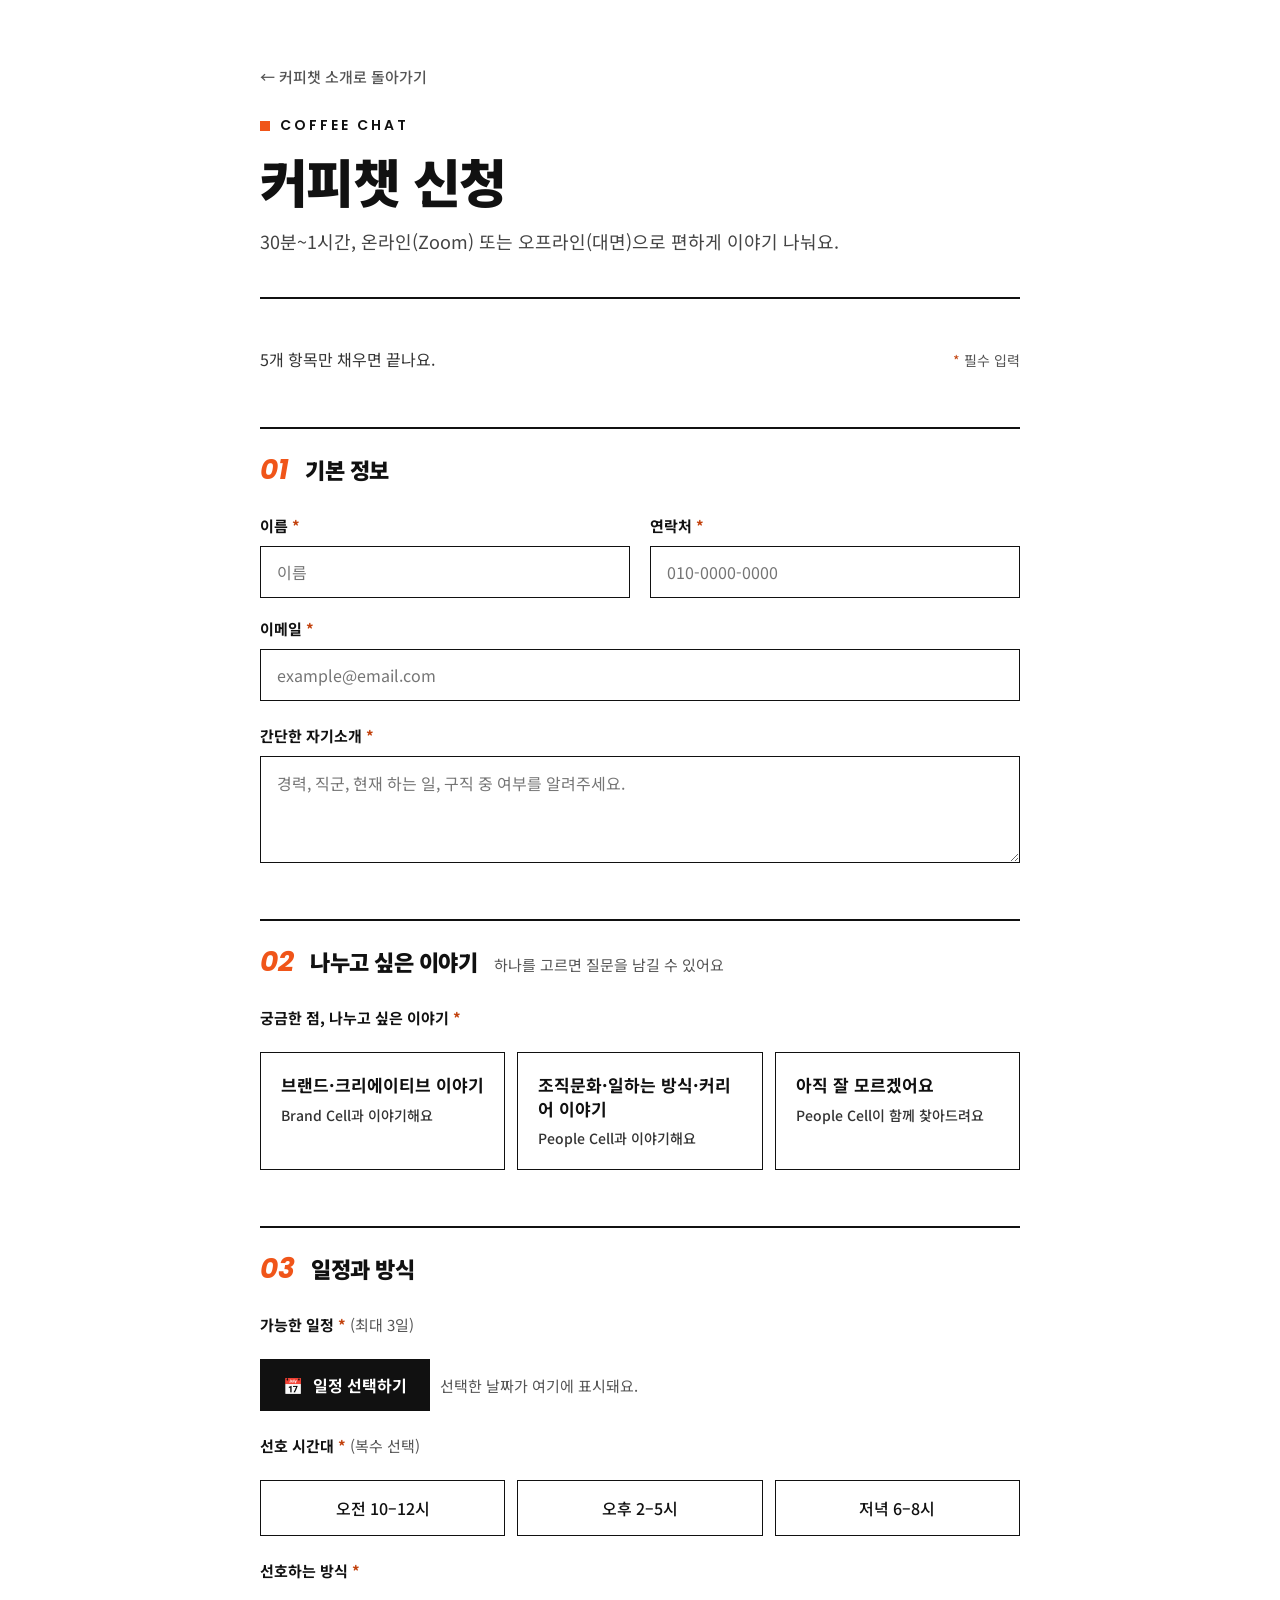
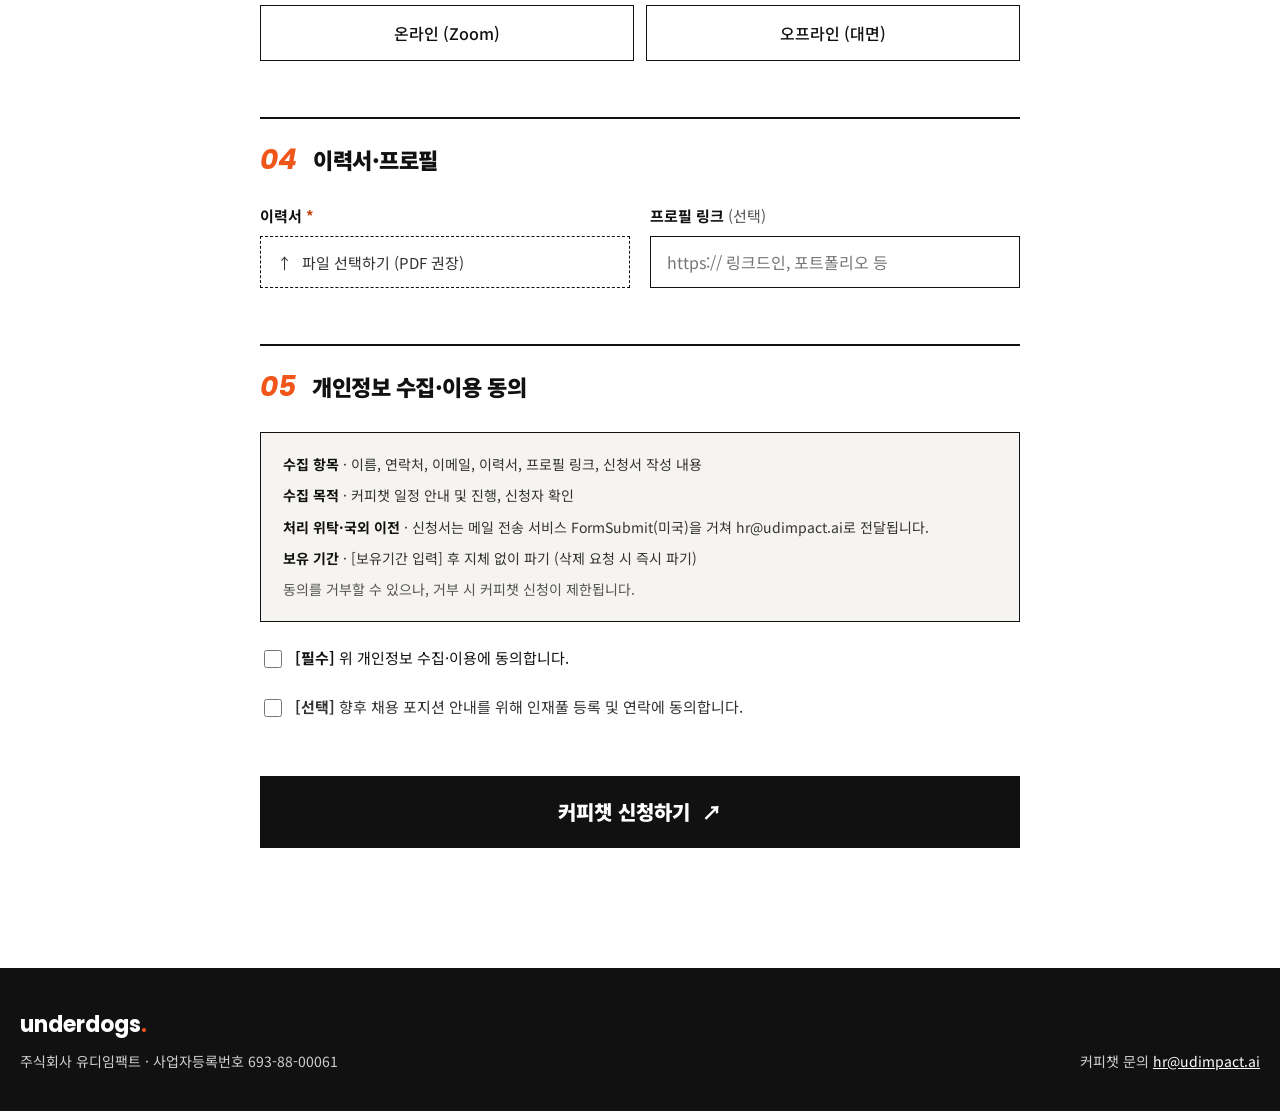
==== apply.html @ a5255cc3 "Add files via upload" ====
<!doctype html>
<html lang="ko">
<head>
<meta charset="utf-8">
<meta name="viewport" content="width=device-width, initial-scale=1, viewport-fit=cover">
<title>underdogs. 커피챗 신청</title>
<link rel="preconnect" href="https://fonts.googleapis.com">
<link rel="preconnect" href="https://fonts.gstatic.com" crossorigin>
<link rel="stylesheet" href="https://fonts.googleapis.com/css2?family=Poppins:ital,wght@0,500;0,600;0,700;1,700&family=Noto+Sans+KR:wght@400;500;700;900&display=swap">
<style>
:root{--accent:#F05519;--ink:#111111;--paper:#ffffff;--muted:#444444;--line:#CFCBC5;--sand:#F6F4F1;--err:#C2410C;
  box-sizing:border-box;padding-top:env(safe-area-inset-top,0px);padding-bottom:env(safe-area-inset-bottom,0px)}
html{scroll-padding-top:env(safe-area-inset-top,0px)}
*,*::before,*::after{box-sizing:border-box}
body{margin:0;background:var(--paper);color:var(--ink);font-family:Pretendard,"Noto Sans KR","Apple SD Gothic Neo",sans-serif;-webkit-font-smoothing:antialiased}
h1,h2,p{margin:0}
a{color:inherit}
main{padding:64px max(20px,calc((100% - 760px)/2)) 120px}
.back{display:inline-block;color:#555;text-decoration:none;font-size:15px;font-weight:500;margin-bottom:28px}
.back:hover{color:var(--ink)}
.eyebrow{display:flex;align-items:center;gap:10px;font-family:Poppins,sans-serif;font-size:14px;font-weight:600;letter-spacing:3px}
.eyebrow i{width:10px;height:10px;background:var(--accent);display:inline-block}
.head{display:flex;flex-direction:column;gap:14px;padding-bottom:40px;border-bottom:2px solid var(--ink);margin-bottom:48px}
.head h1{font-size:clamp(36px,5vw,52px);line-height:1.2;font-weight:900;letter-spacing:-.03em}
.head p{font-size:18px;line-height:1.7;color:var(--muted)}
form{display:flex;flex-direction:column;gap:56px}
.meta{display:flex;justify-content:space-between;align-items:baseline;gap:12px;font-size:16px;color:#333}
.meta small{font-size:14px;color:#555}
.req{color:var(--err)}
.group{display:flex;flex-direction:column;gap:24px}
.gh{display:flex;align-items:baseline;gap:16px;flex-wrap:wrap;padding-top:20px;border-top:2px solid var(--ink)}
.gh .n{font-family:Poppins,sans-serif;font-size:28px;font-weight:700;font-style:italic;color:var(--accent)}
.gh .t{font-size:22px;font-weight:900;letter-spacing:-.02em}
.gh .s{font-size:15px;color:#555}
.row{display:grid;grid-template-columns:repeat(2,minmax(0,1fr));gap:20px}
.field{display:flex;flex-direction:column;gap:10px}
.full{grid-column:1/-1}
label.lb,.lb{font-size:15px;font-weight:700}
.lb .opt{font-weight:400;color:#555}
input[type=text],input[type=tel],input[type=email],input[type=url],textarea{width:100%;min-width:0;border:1px solid var(--ink);border-radius:0;background:#fff;font-family:inherit;font-size:16px;color:var(--ink)}
input[type=text],input[type=tel],input[type=email],input[type=url]{height:52px;padding:0 16px}
textarea{padding:14px 16px;line-height:1.6;resize:vertical}
input:focus-visible,textarea:focus-visible,button:focus-visible,.file:focus-within{outline:3px solid var(--accent);outline-offset:2px}
.choice{display:grid;gap:12px}
.c3{grid-template-columns:repeat(3,minmax(0,1fr))}
.c2{grid-template-columns:repeat(2,minmax(0,1fr))}
.opt-btn{border:1px solid var(--ink);border-radius:0;background:#fff;color:var(--ink);font-family:inherit;font-size:16px;font-weight:500;cursor:pointer;transition:background-color .2s ease,transform .15s ease}
.opt-btn:hover{transform:translate(-2px,-2px);box-shadow:4px 4px 0 var(--ink)}
.opt-btn[aria-checked=true],.opt-btn[aria-pressed=true]{background:var(--accent);border-width:2px;font-weight:700}
.topic{min-height:108px;padding:20px;text-align:left;display:flex;flex-direction:column;gap:8px}
.topic b{font-size:17px;line-height:1.4}
.topic span{font-size:14px;line-height:1.5;color:#333}
.pill{height:56px}
.qbar{display:none;flex-direction:column;gap:10px;padding:20px;border-left:4px solid var(--accent);background:var(--sand);animation:open .25s ease}
.qbar.on{display:flex}
@keyframes open{from{opacity:0;transform:translateY(-6px)}to{opacity:1;transform:none}}
.sched{position:relative;display:flex;flex-wrap:wrap;gap:10px;align-items:center}
.dark-btn{height:52px;padding:0 22px;border:1px solid var(--ink);border-radius:0;background:var(--ink);color:#fff;font-family:inherit;font-size:16px;font-weight:700;cursor:pointer;display:flex;align-items:center;gap:10px}
.hint{font-size:15px;color:#555}
.chip{height:44px;padding:0 14px;border:1px solid var(--ink);border-radius:0;background:var(--accent);color:var(--ink);font-family:inherit;font-size:15px;font-weight:700;cursor:pointer;display:flex;align-items:center;gap:8px}
.pop{display:none;position:absolute;top:64px;left:0;z-index:20;width:min(440px,calc(100vw - 40px));padding:24px;border:1px solid var(--ink);background:#fff;box-shadow:10px 10px 0 var(--ink);flex-direction:column;gap:14px}
.pop.on{display:flex}
.cal-head{display:flex;align-items:center;justify-content:space-between}
.cal-head b{font-size:18px}
.nav{width:40px;height:40px;border:1px solid var(--ink);border-radius:0;background:#fff;font-size:18px;cursor:pointer}
.nav:disabled{opacity:.3;cursor:default}
.dows,.days{display:grid;grid-template-columns:repeat(7,minmax(0,1fr));gap:4px}
.dows{font-size:13px;font-weight:700;color:#555;text-align:center}
.day{height:46px;border:1px solid var(--line);border-radius:0;background:#fff;color:var(--ink);font-family:inherit;font-size:15px;cursor:pointer}
.day:disabled{background:#EDEDED;border-color:#EDEDED;color:#9A9A9A;cursor:default}
.day[aria-pressed=true]{background:var(--accent);border-color:var(--ink);font-weight:700}
.pop small{font-size:13px;line-height:1.5;color:#555}
.done-btn{height:48px;border:0;border-radius:0;background:var(--ink);color:#fff;font-family:inherit;font-size:16px;font-weight:700;cursor:pointer}
.file{height:52px;padding:0 16px;display:flex;align-items:center;gap:10px;border:1px dashed var(--ink);background:#fff;font-size:15px;color:#333;cursor:pointer;position:relative;overflow:hidden;white-space:nowrap;text-overflow:ellipsis}
.file input{position:absolute;inset:0;opacity:0;cursor:pointer}
.policy{border:1px solid var(--ink);background:var(--sand);padding:20px 22px;display:flex;flex-direction:column;gap:8px;font-size:14px;line-height:1.65;color:#333}
.policy b{color:var(--ink)}
.check{display:flex;gap:10px;align-items:flex-start;font-size:15px;line-height:1.6;cursor:pointer}
.check input{margin-top:4px;width:18px;height:18px;accent-color:var(--ink);flex-shrink:0}
.err{display:none;padding:16px 20px;border:1px solid var(--err);background:#FFF4EE;font-size:15px;line-height:1.6}
.err.on{display:block}
.submit{height:72px;border:0;border-radius:0;background:var(--ink);color:#fff;font-family:inherit;font-size:20px;font-weight:900;cursor:pointer;display:flex;align-items:center;justify-content:center;gap:12px;transition:transform .18s ease,box-shadow .18s ease}
.submit:hover{transform:translate(-4px,-4px);box-shadow:6px 6px 0 var(--accent)}
.done{display:none;padding:72px 56px;border:1px solid var(--ink);flex-direction:column;align-items:flex-start;gap:24px}
.done.on{display:flex}
.done .big{font-family:Poppins,sans-serif;font-size:clamp(48px,8vw,72px);line-height:1;font-weight:700;font-style:italic;color:var(--accent)}
.done h2{font-size:30px;font-weight:900;letter-spacing:-.02em}
.done p{font-size:17px;line-height:1.75;color:#333}
.ghost{height:56px;padding:0 28px;border:1px solid var(--ink);border-radius:0;background:#fff;font-family:inherit;font-size:16px;font-weight:700;cursor:pointer;text-decoration:none;display:inline-flex;align-items:center}
footer{background:var(--ink);color:#fff;padding:40px max(20px,calc((100% - 1280px)/2));display:flex;justify-content:space-between;align-items:flex-end;gap:20px;flex-wrap:wrap}
footer .logo{font-family:Poppins,sans-serif;font-weight:700;font-size:22px}
footer .logo b{color:var(--accent)}
footer small{font-size:14px;color:#CFCFCF}
footer a{color:#fff}
@media (max-width:640px){
  main{padding-top:40px}
  .row,.c3,.c2{grid-template-columns:1fr}
  .done{padding:48px 24px}
}
@media (prefers-reduced-motion:reduce){*{animation:none!important;transition:none!important}}
</style>
</head>
<body>
<main>
<a class="back" href="index.html">← 커피챗 소개로 돌아가기</a>
<div class="head">
<div class="eyebrow"><i></i><span>COFFEE CHAT</span></div>
<h1>커피챗 신청</h1>
<p>30분~1시간, 온라인(Zoom) 또는 오프라인(대면)으로 편하게 이야기 나눠요.</p>
</div>

<section class="done" id="done" aria-live="polite">
<span class="big">Nice act.</span>
<h2>커피챗 신청이 접수됐어요.</h2>
<p>남겨주신 내용 확인 후 일정을 안내드릴게요.<br>첫 연락까지 며칠 걸릴 수 있는 점 양해 부탁드립니다.</p>
<a class="ghost" href="index.html">커피챗 소개로 돌아가기</a>
</section>

<form id="f" novalidate action="https://formsubmit.co/hr@udimpact.ai" method="POST" enctype="multipart/form-data">
<input type="hidden" name="_subject" id="h_subject" value="[커피챗 신청]">
<input type="hidden" name="_template" value="table">
<input type="hidden" name="_captcha" value="false">
<input type="hidden" name="_next" id="h_next" value="">
<input type="text" name="_honey" style="display:none" tabindex="-1" autocomplete="off" aria-hidden="true">
<input type="hidden" name="나누고 싶은 이야기" id="h_topic">
<input type="hidden" name="담당 셀" id="h_cell">
<input type="hidden" name="가능한 일정" id="h_dates">
<input type="hidden" name="선호 시간대" id="h_times">
<input type="hidden" name="선호 방식" id="h_mode">
<input type="hidden" name="개인정보 수집·이용 동의" id="h_agree">
<input type="hidden" name="인재풀 등록 동의" id="h_pool">
<div class="meta"><span>5개 항목만 채우면 끝나요.</span><small><span class="req">*</span> 필수 입력</small></div>

<div class="group">
<div class="gh"><span class="n">01</span><span class="t">기본 정보</span></div>
<div class="row">
<div class="field"><label class="lb" for="name">이름<span class="req"> *</span></label><input id="name" name="이름" type="text" autocomplete="name" placeholder="이름"></div>
<div class="field"><label class="lb" for="phone">연락처<span class="req"> *</span></label><input id="phone" name="연락처" type="tel" autocomplete="tel" placeholder="010-0000-0000"></div>
<div class="field full"><label class="lb" for="email">이메일<span class="req"> *</span></label><input id="email" name="email" type="email" autocomplete="email" placeholder="example@email.com"></div>
</div>
<div class="field"><label class="lb" for="intro">간단한 자기소개<span class="req"> *</span></label><textarea id="intro" name="자기소개" rows="3" placeholder="경력, 직군, 현재 하는 일, 구직 중 여부를 알려주세요."></textarea></div>
</div>

<div class="group">
<div class="gh"><span class="n">02</span><span class="t">나누고 싶은 이야기</span><span class="s">하나를 고르면 질문을 남길 수 있어요</span></div>
<span class="lb" id="topicLb">궁금한 점, 나누고 싶은 이야기<span class="req"> *</span></span>
<div class="choice c3" role="radiogroup" aria-labelledby="topicLb" id="topics"></div>
<div class="qbar" id="qbar"><label class="lb" for="question" id="qlabel"></label><textarea id="question" name="질문" rows="3"></textarea></div>
</div>

<div class="group">
<div class="gh"><span class="n">03</span><span class="t">일정과 방식</span></div>
<span class="lb">가능한 일정<span class="req"> *</span><span class="opt"> (최대 3일)</span></span>
<div class="sched">
<button type="button" class="dark-btn" id="calBtn" aria-haspopup="dialog" aria-expanded="false"><span aria-hidden="true">📅</span> 일정 선택하기</button>
<span class="hint" id="noSel">선택한 날짜가 여기에 표시돼요.</span>
<span id="chips" style="display:contents"></span>
<div class="pop" id="pop" role="dialog" aria-label="가능한 날짜 선택">
<div class="cal-head"><button type="button" class="nav" id="prev" aria-label="이전 달">‹</button><b id="mLabel"></b><button type="button" class="nav" id="next" aria-label="다음 달">›</button></div>
<div class="dows"><span>일</span><span>월</span><span>화</span><span>수</span><span>목</span><span>금</span><span>토</span></div>
<div class="days" id="days"></div>
<small>회색 날짜(주말·공휴일)는 선택할 수 없어요. <span id="cnt"></span></small>
<button type="button" class="done-btn" id="closeCal">선택 완료</button>
</div>
</div>
<span class="lb">선호 시간대<span class="req"> *</span><span class="opt"> (복수 선택)</span></span>
<div class="choice c3" id="slots"></div>
<span class="lb" id="modeLb">선호하는 방식<span class="req"> *</span></span>
<div class="choice c2" role="radiogroup" aria-labelledby="modeLb" id="modes"></div>
</div>

<div class="group">
<div class="gh"><span class="n">04</span><span class="t">이력서·프로필</span></div>
<div class="row">
<div class="field"><label class="lb" for="resume">이력서<span class="req"> *</span></label><label class="file"><span aria-hidden="true">↑</span> <span id="fileLb">파일 선택하기 (PDF 권장)</span><input id="resume" name="attachment" type="file" accept=".pdf,.doc,.docx"></label></div>
<div class="field"><label class="lb" for="link">프로필 링크<span class="opt"> (선택)</span></label><input id="link" name="프로필 링크" type="url" placeholder="https:// 링크드인, 포트폴리오 등"></div>
</div>
</div>

<div class="group">
<div class="gh"><span class="n">05</span><span class="t">개인정보 수집·이용 동의</span></div>
<div class="policy">
<span><b>수집 항목</b> · 이름, 연락처, 이메일, 이력서, 프로필 링크, 신청서 작성 내용</span>
<span><b>수집 목적</b> · 커피챗 일정 안내 및 진행, 신청자 확인</span>
<span><b>처리 위탁·국외 이전</b> · 신청서는 메일 전송 서비스 FormSubmit(미국)을 거쳐 hr@udimpact.ai로 전달됩니다.</span>
<span><b>보유 기간</b> · [보유기간 입력] 후 지체 없이 파기 (삭제 요청 시 즉시 파기)</span>
<span style="color:#555">동의를 거부할 수 있으나, 거부 시 커피챗 신청이 제한됩니다.</span>
</div>
<label class="check"><input type="checkbox" id="agree"><span><b>[필수]</b> 위 개인정보 수집·이용에 동의합니다.</span></label>
<label class="check" style="color:#333"><input type="checkbox" id="pool"><span><b>[선택]</b> 향후 채용 포지션 안내를 위해 인재풀 등록 및 연락에 동의합니다.</span></label>
</div>

<div class="err" id="err" role="alert"></div>
<button type="submit" class="submit">커피챗 신청하기 <span aria-hidden="true">↗</span></button>
</form>
</main>

<footer>
<div style="display:flex;flex-direction:column;gap:10px"><span class="logo">underdogs<b>.</b></span><small>주식회사 유디임팩트 · 사업자등록번호 693-88-00061</small></div>
<small>커피챗 문의 <a href="mailto:hr@udimpact.ai">hr@udimpact.ai</a></small>
</footer>

<script>
(function(){
  var TO='hr@udimpact.ai';
  var st={topic:null,sel:[],times:[],mode:null,file:null,fileSize:0};
  var $=function(id){return document.getElementById(id)};

  // topics
  var TOPICS=[
    {id:'brand',label:'브랜드·크리에이티브 이야기',who:'Brand Cell과 이야기해요',cell:'Brand Cell',prompt:'브랜드·크리에이티브에 대해 궁금한 점을 적어주세요 (선택)',ph:'예) 언더독스 브랜드 캠페인은 어떻게 기획되나요?'},
    {id:'people',label:'조직문화·일하는 방식·커리어 이야기',who:'People Cell과 이야기해요',cell:'People Cell',prompt:'조직문화·일하는 방식·커리어에 대해 궁금한 점을 적어주세요 (선택)',ph:'예) Act-preneur로 일한다는 건 실제로 어떤 모습인가요?'},
    {id:'unsure',label:'아직 잘 모르겠어요',who:'People Cell이 함께 찾아드려요',cell:'People Cell',prompt:'지금 고민 중인 것, 무엇이든 편하게 적어주세요 (선택)',ph:'예) 제 경험이 언더독스의 어떤 일과 맞을지 궁금해요.'}
  ];
  TOPICS.forEach(function(t){
    var b=document.createElement('button');b.type='button';b.className='opt-btn topic';b.setAttribute('role','radio');b.setAttribute('aria-checked','false');
    var bb=document.createElement('b');bb.textContent=t.label;var sp=document.createElement('span');sp.textContent=t.who;b.appendChild(bb);b.appendChild(sp);
    b.onclick=function(){st.topic=t.id;[].forEach.call($('topics').children,function(x){x.setAttribute('aria-checked','false')});b.setAttribute('aria-checked','true');
      $('qlabel').textContent=t.prompt;$('question').placeholder=t.ph;$('qbar').classList.add('on');};
    $('topics').appendChild(b);
  });

  // slots & modes
  function toggles(el,list,multi){
    list.forEach(function(o){
      var b=document.createElement('button');b.type='button';b.className='opt-btn pill';b.textContent=o.label;
      if(multi){b.setAttribute('aria-pressed','false');b.onclick=function(){var i=st.times.indexOf(o.id);if(i<0)st.times.push(o.id);else st.times.splice(i,1);b.setAttribute('aria-pressed',i<0?'true':'false');};}
      else{b.setAttribute('role','radio');b.setAttribute('aria-checked','false');b.onclick=function(){st.mode=o.id;[].forEach.call(el.children,function(x){x.setAttribute('aria-checked','false')});b.setAttribute('aria-checked','true');};}
      o.el=b;el.appendChild(b);
    });
  }
  var SLOTS=[{id:'오전 10–12시',label:'오전 10–12시'},{id:'오후 2–5시',label:'오후 2–5시'},{id:'저녁 6–8시',label:'저녁 6–8시'}];
  var MODES=[{id:'온라인(Zoom)',label:'온라인 (Zoom)'},{id:'오프라인(대면)',label:'오프라인 (대면)'}];
  toggles($('slots'),SLOTS,true);toggles($('modes'),MODES,false);

  // calendar
  var HOLI=['2026-01-01','2026-02-16','2026-02-17','2026-02-18','2026-03-02','2026-05-01','2026-05-05','2026-05-25','2026-06-03','2026-07-17','2026-08-17','2026-09-24','2026-09-25','2026-09-26','2026-10-03','2026-10-05','2026-10-09','2026-12-25'];
  var DOW=['일','월','화','수','목','금','토'];
  var now=new Date(),today=new Date(now.getFullYear(),now.getMonth(),now.getDate());
  var minD=new Date(today);minD.setDate(minD.getDate()+1);
  var maxD=new Date(today.getFullYear(),11,31);if(maxD<minD){maxD=new Date(minD);maxD.setDate(maxD.getDate()+30);}
  var vy=minD.getFullYear(),vm=minD.getMonth();
  function pad(n){return n<10?'0'+n:''+n}
  function key(d){return d.getFullYear()+'-'+pad(d.getMonth()+1)+'-'+pad(d.getDate())}
  function lbl(k){var p=k.split('-'),d=new Date(+p[0],+p[1]-1,+p[2]);return (d.getMonth()+1)+'/'+d.getDate()+'('+DOW[d.getDay()]+')'}
  function renderCal(){
    $('mLabel').textContent=vy+'년 '+(vm+1)+'월';
    var idx=vy*12+vm;$('prev').disabled=idx<=minD.getFullYear()*12+minD.getMonth();$('next').disabled=idx>=maxD.getFullYear()*12+maxD.getMonth();
    var box=$('days');box.innerHTML='';var lead=new Date(vy,vm,1).getDay(),n=new Date(vy,vm+1,0).getDate();
    for(var i=0;i<lead;i++){box.appendChild(document.createElement('span'))}
    for(var dd=1;dd<=n;dd++){(function(dd){
      var d=new Date(vy,vm,dd),k=key(d),w=d.getDay(),hol=HOLI.indexOf(k)>=0,dis=d<minD||d>maxD||w===0||w===6||hol,on=st.sel.indexOf(k)>=0;
      var b=document.createElement('button');b.type='button';b.className='day';b.textContent=dd;b.disabled=dis;b.setAttribute('aria-pressed',on?'true':'false');
      b.setAttribute('aria-label',(vm+1)+'월 '+dd+'일 '+DOW[w]+'요일'+(hol?' 공휴일':'')+(dis?' 선택 불가':''));
      b.onclick=function(){var i=st.sel.indexOf(k);if(i>=0)st.sel.splice(i,1);else if(st.sel.length<3){st.sel.push(k);st.sel.sort();}renderCal();renderChips();};
      box.appendChild(b);})(dd)}
    $('cnt').textContent='('+st.sel.length+'/3 선택)';
  }
  function renderChips(){
    var c=$('chips');c.innerHTML='';$('noSel').style.display=st.sel.length?'none':'';
    st.sel.forEach(function(k){var b=document.createElement('button');b.type='button';b.className='chip';b.textContent=lbl(k)+' ×';b.setAttribute('aria-label',lbl(k)+' 선택 해제');
      b.onclick=function(){st.sel.splice(st.sel.indexOf(k),1);renderChips();renderCal();};c.appendChild(b);});
  }
  function setPop(on){$('pop').classList.toggle('on',on);$('calBtn').setAttribute('aria-expanded',on?'true':'false');if(on)renderCal();}
  $('calBtn').onclick=function(){setPop(!$('pop').classList.contains('on'))};
  $('closeCal').onclick=function(){setPop(false);$('calBtn').focus()};
  $('prev').onclick=function(){vm--;if(vm<0){vm=11;vy--}renderCal()};
  $('next').onclick=function(){vm++;if(vm>11){vm=0;vy++}renderCal()};
  document.addEventListener('keydown',function(e){if(e.key==='Escape'&&$('pop').classList.contains('on')){setPop(false);$('calBtn').focus()}});
  document.addEventListener('click',function(e){if($('pop').classList.contains('on')&&!$('pop').contains(e.target)&&e.target!==$('calBtn')&&!$('calBtn').contains(e.target)&&!e.target.closest('.day')){setPop(false)}});
  renderChips();

  // file
  $('resume').onchange=function(e){var f=e.target.files&&e.target.files[0];st.file=f?f.name:null;st.fileSize=f?f.size:0;$('fileLb').textContent=f?f.name:'파일 선택하기 (PDF 권장)'};

  // submit
  $('f').onsubmit=function(e){
    e.preventDefault();
    var v=function(id){return ($(id).value||'').trim()},miss=[];
    if(!v('name'))miss.push('이름');if(!v('phone'))miss.push('연락처');
    if(!v('email')||!$('email').checkValidity())miss.push('이메일');if(!v('intro'))miss.push('자기소개');
    if(!st.topic)miss.push('나누고 싶은 이야기');if(!st.sel.length)miss.push('가능한 일정');
    if(!st.times.length)miss.push('선호 시간대');if(!st.mode)miss.push('선호하는 방식');
    if(!st.file)miss.push('이력서');if(!$('agree').checked)miss.push('개인정보 동의(필수)');
    if(miss.length){$('err').innerHTML='';var b=document.createElement('b');b.textContent='아직 입력하지 않은 항목이 있어요. ';$('err').appendChild(b);$('err').appendChild(document.createTextNode('('+miss.join(', ')+')'));$('err').classList.add('on');$('err').scrollIntoView({behavior:'smooth',block:'center'});return;}
    $('err').classList.remove('on');
    if(st.fileSize>10*1024*1024){$('err').textContent='이력서 파일은 10MB 이하로 첨부해 주세요.';$('err').classList.add('on');return;}
    var t=TOPICS.filter(function(x){return x.id===st.topic})[0];
    $('h_subject').value='[커피챗 신청] '+v('name')+' / '+t.cell;
    $('h_topic').value=t.label;$('h_cell').value=t.cell;
    $('h_dates').value=st.sel.map(lbl).join(', ');
    $('h_times').value=st.times.join(', ');$('h_mode').value=st.mode;
    $('h_agree').value='동의';$('h_pool').value=$('pool').checked?'동의':'미동의';
    $('h_next').value=location.href.split('?')[0].split('#')[0]+'?done=1';
    var sb=document.querySelector('.submit');sb.disabled=true;sb.textContent='보내는 중…';
    $('f').submit();
  };
  if(/[?&]done=1/.test(location.search)){$('f').style.display='none';$('done').classList.add('on');}
})();
</script>
</body>
</html>
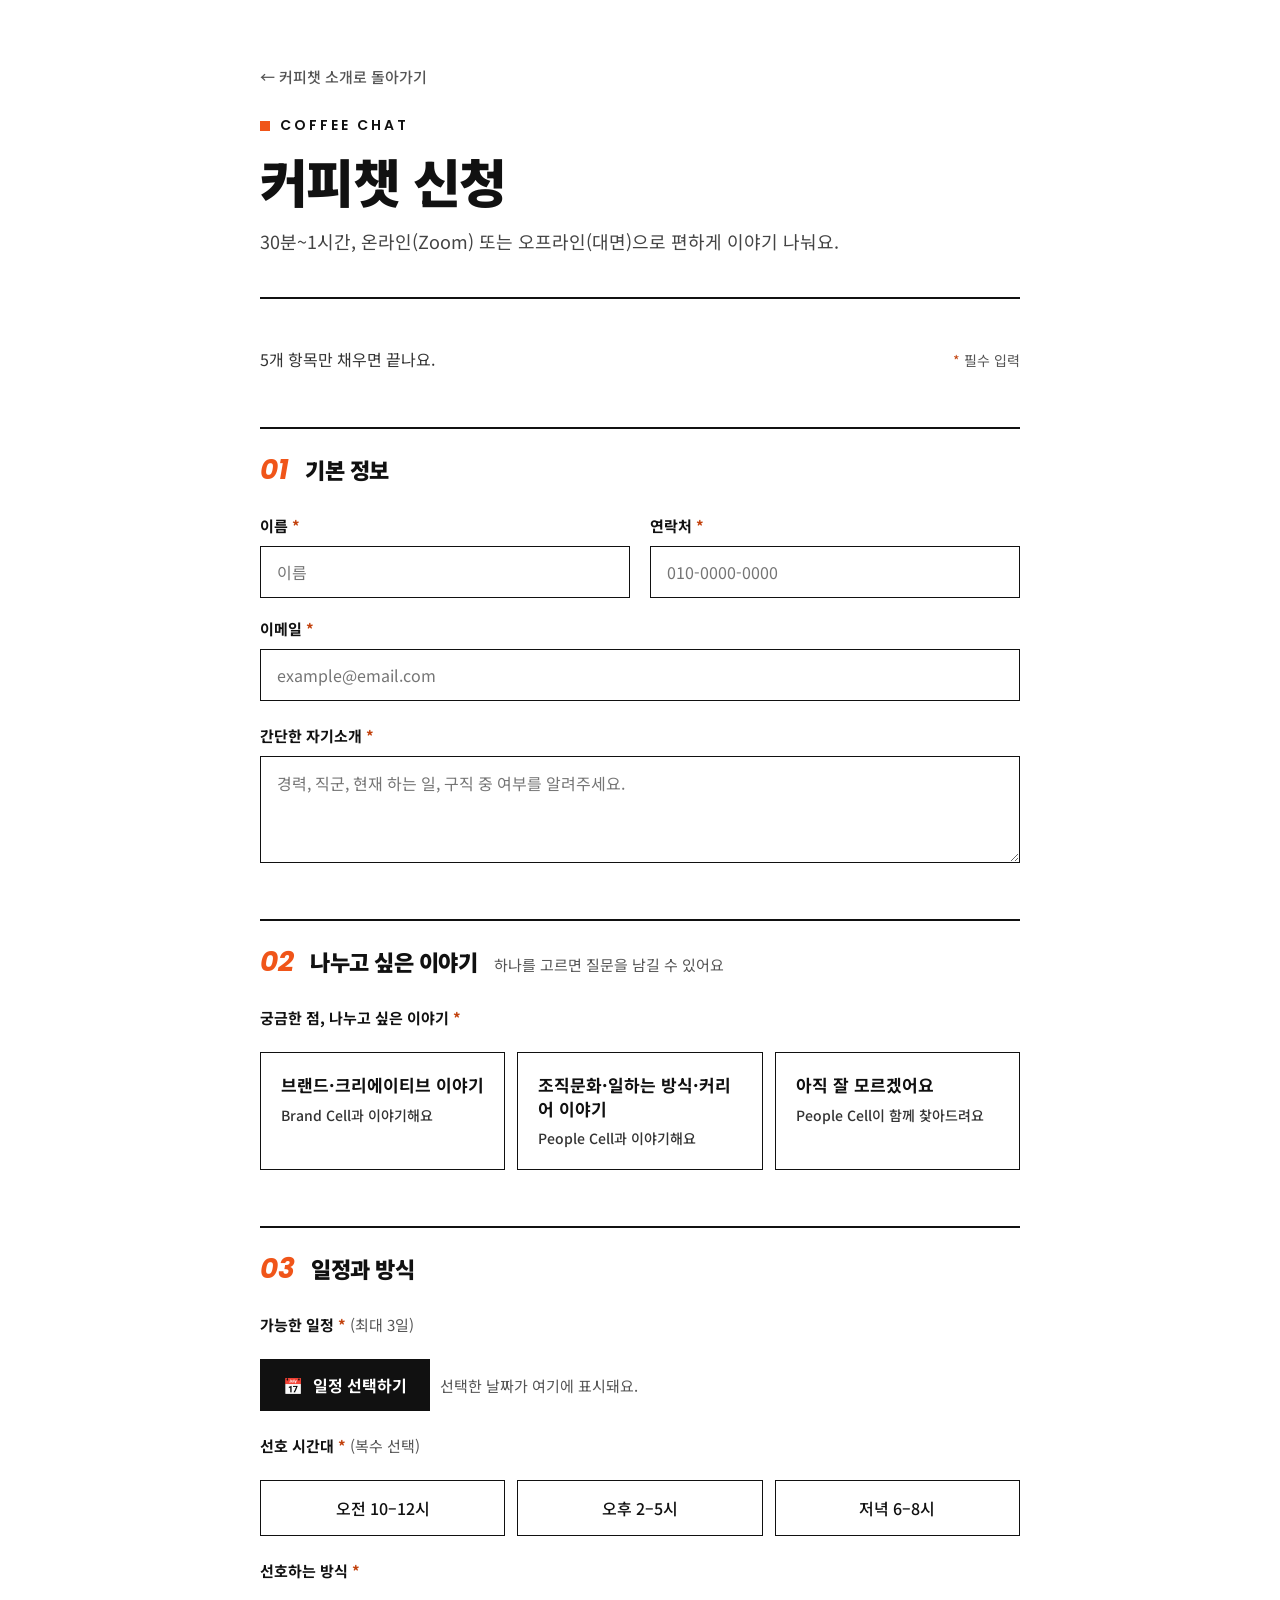
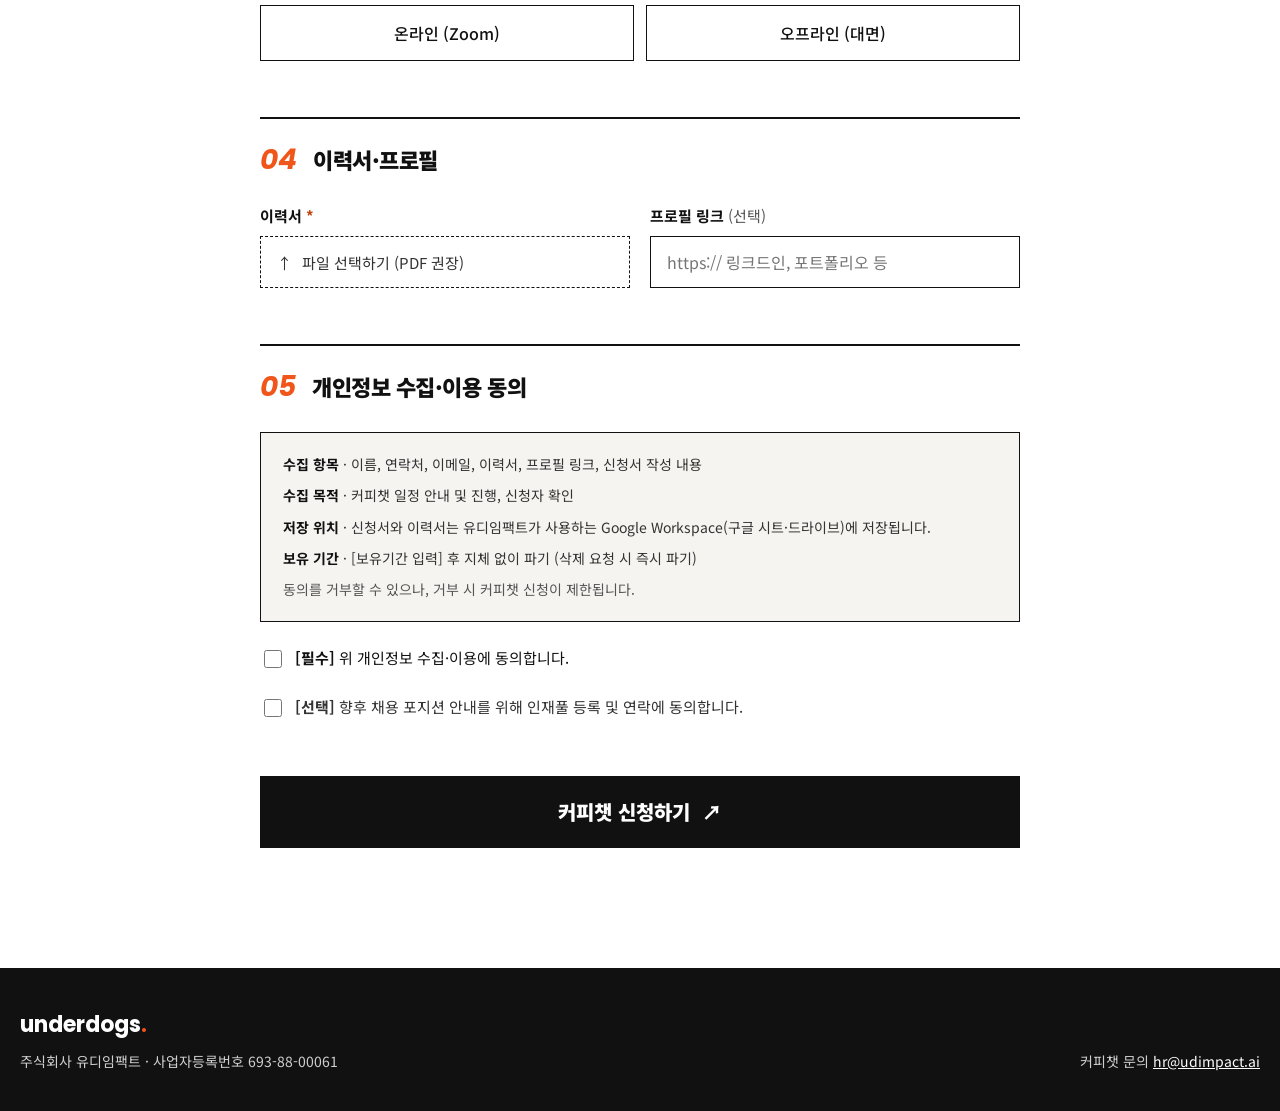
==== commit 6899c00c: "Add files via upload" ====
--- a/apply.html
+++ b/apply.html
@@ -116,19 +116,8 @@
 <a class="ghost" href="index.html">커피챗 소개로 돌아가기</a>
 </section>
 
-<form id="f" novalidate action="https://formsubmit.co/hr@udimpact.ai" method="POST" enctype="multipart/form-data">
-<input type="hidden" name="_subject" id="h_subject" value="[커피챗 신청]">
-<input type="hidden" name="_template" value="table">
-<input type="hidden" name="_captcha" value="false">
-<input type="hidden" name="_next" id="h_next" value="">
-<input type="text" name="_honey" style="display:none" tabindex="-1" autocomplete="off" aria-hidden="true">
-<input type="hidden" name="나누고 싶은 이야기" id="h_topic">
-<input type="hidden" name="담당 셀" id="h_cell">
-<input type="hidden" name="가능한 일정" id="h_dates">
-<input type="hidden" name="선호 시간대" id="h_times">
-<input type="hidden" name="선호 방식" id="h_mode">
-<input type="hidden" name="개인정보 수집·이용 동의" id="h_agree">
-<input type="hidden" name="인재풀 등록 동의" id="h_pool">
+<form id="f" novalidate>
+<input type="text" id="hp" style="display:none" tabindex="-1" autocomplete="off" aria-hidden="true">
 <div class="meta"><span>5개 항목만 채우면 끝나요.</span><small><span class="req">*</span> 필수 입력</small></div>
 
 <div class="group">
@@ -182,7 +171,7 @@
 <div class="policy">
 <span><b>수집 항목</b> · 이름, 연락처, 이메일, 이력서, 프로필 링크, 신청서 작성 내용</span>
 <span><b>수집 목적</b> · 커피챗 일정 안내 및 진행, 신청자 확인</span>
-<span><b>처리 위탁·국외 이전</b> · 신청서는 메일 전송 서비스 FormSubmit(미국)을 거쳐 hr@udimpact.ai로 전달됩니다.</span>
+<span><b>저장 위치</b> · 신청서와 이력서는 유디임팩트가 사용하는 Google Workspace(구글 시트·드라이브)에 저장됩니다.</span>
 <span><b>보유 기간</b> · [보유기간 입력] 후 지체 없이 파기 (삭제 요청 시 즉시 파기)</span>
 <span style="color:#555">동의를 거부할 수 있으나, 거부 시 커피챗 신청이 제한됩니다.</span>
 </div>
@@ -202,7 +191,8 @@
 
 <script>
 (function(){
-  var TO='hr@udimpact.ai';
+  // ▼ 구글 앱스 스크립트 배포 후 받은 웹 앱 URL을 따옴표 안에 붙여 넣으세요
+  var ENDPOINT='https://script.google.com/macros/s/AKfycbzUPjLL-UOjyzhwdiX9I7HCKB1aZQWkBOnpeFpRAo83PmDu3FRNC1ZzZaEsoQZr_11OhQ/exec';
   var st={topic:null,sel:[],times:[],mode:null,file:null,fileSize:0};
   var $=function(id){return document.getElementById(id)};
 
@@ -286,16 +276,33 @@
     $('err').classList.remove('on');
     if(st.fileSize>10*1024*1024){$('err').textContent='이력서 파일은 10MB 이하로 첨부해 주세요.';$('err').classList.add('on');return;}
     var t=TOPICS.filter(function(x){return x.id===st.topic})[0];
-    $('h_subject').value='[커피챗 신청] '+v('name')+' / '+t.cell;
-    $('h_topic').value=t.label;$('h_cell').value=t.cell;
-    $('h_dates').value=st.sel.map(lbl).join(', ');
-    $('h_times').value=st.times.join(', ');$('h_mode').value=st.mode;
-    $('h_agree').value='동의';$('h_pool').value=$('pool').checked?'동의':'미동의';
-    $('h_next').value=location.href.split('?')[0].split('#')[0]+'?done=1';
+    if($('hp').value)return;
     var sb=document.querySelector('.submit');sb.disabled=true;sb.textContent='보내는 중…';
-    $('f').submit();
+    var file=$('resume').files[0];
+    var rd=new FileReader();
+    rd.onerror=function(){fail('이력서 파일을 읽지 못했어요. 다른 파일로 다시 시도해 주세요.')};
+    rd.onload=function(){
+      var payload={
+        name:v('name'),phone:v('phone'),email:v('email'),intro:v('intro'),
+        topic:t.label,cell:t.cell,question:v('question'),
+        dates:st.sel.map(lbl).join(', '),times:st.times.join(', '),mode:st.mode,
+        link:v('link'),agree:'동의',pool:$('pool').checked?'동의':'미동의',
+        file:{name:file.name,type:file.type||'application/octet-stream',data:String(rd.result).split(',')[1]}
+      };
+      fetch(ENDPOINT,{method:'POST',headers:{'Content-Type':'text/plain;charset=utf-8'},body:JSON.stringify(payload)})
+        .then(function(r){return r.json()})
+        .then(function(res){
+          if(res&&res.ok){$('f').style.display='none';$('done').classList.add('on');window.scrollTo({top:0,behavior:'smooth'});}
+          else fail((res&&res.message)||'신청을 저장하지 못했어요.');
+        })
+        .catch(function(){fail('네트워크 문제로 신청이 전송되지 않았어요.')});
+    };
+    rd.readAsDataURL(file);
   };
-  if(/[?&]done=1/.test(location.search)){$('f').style.display='none';$('done').classList.add('on');}
+  function fail(msg){
+    var sb=document.querySelector('.submit');sb.disabled=false;sb.innerHTML='커피챗 신청하기 <span aria-hidden="true">↗</span>';
+    $('err').textContent=msg+' 잠시 후 다시 시도하시거나 hr@udimpact.ai로 문의해 주세요.';$('err').classList.add('on');
+  }
 })();
 </script>
 </body>
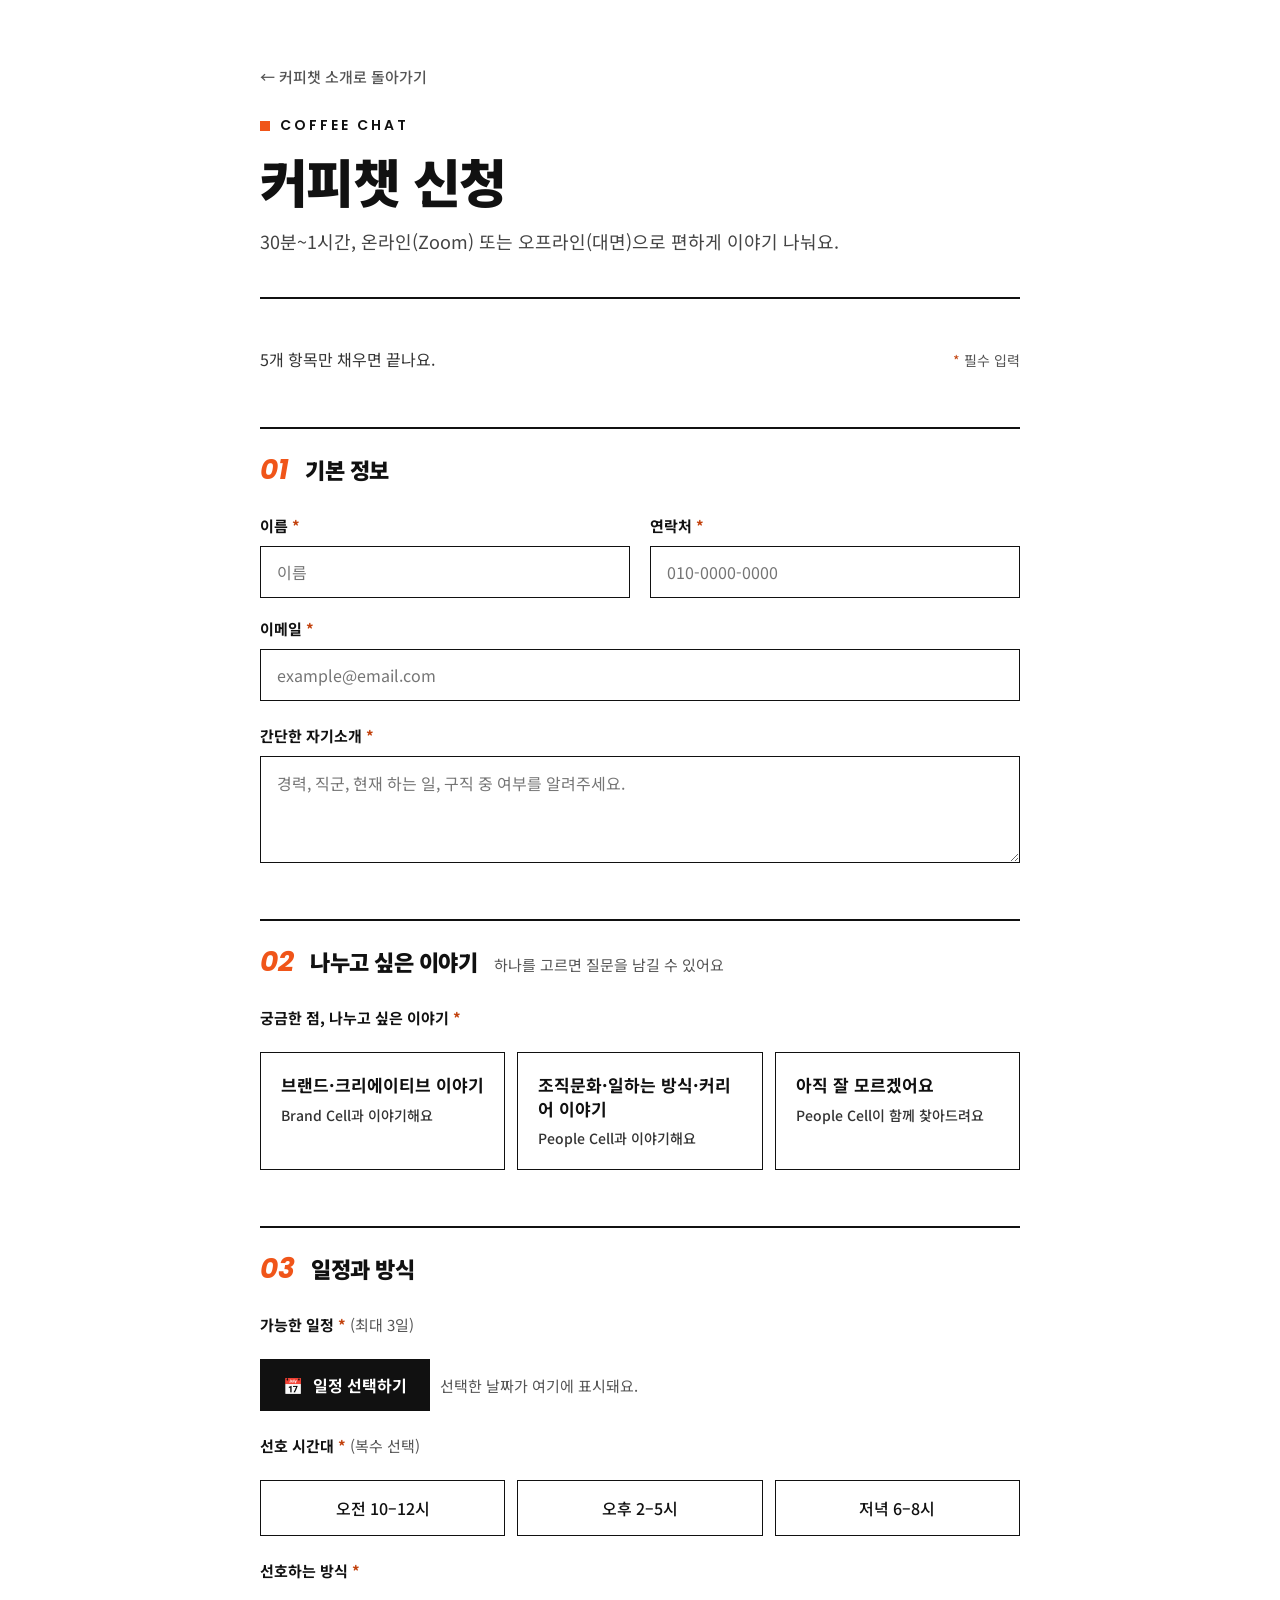
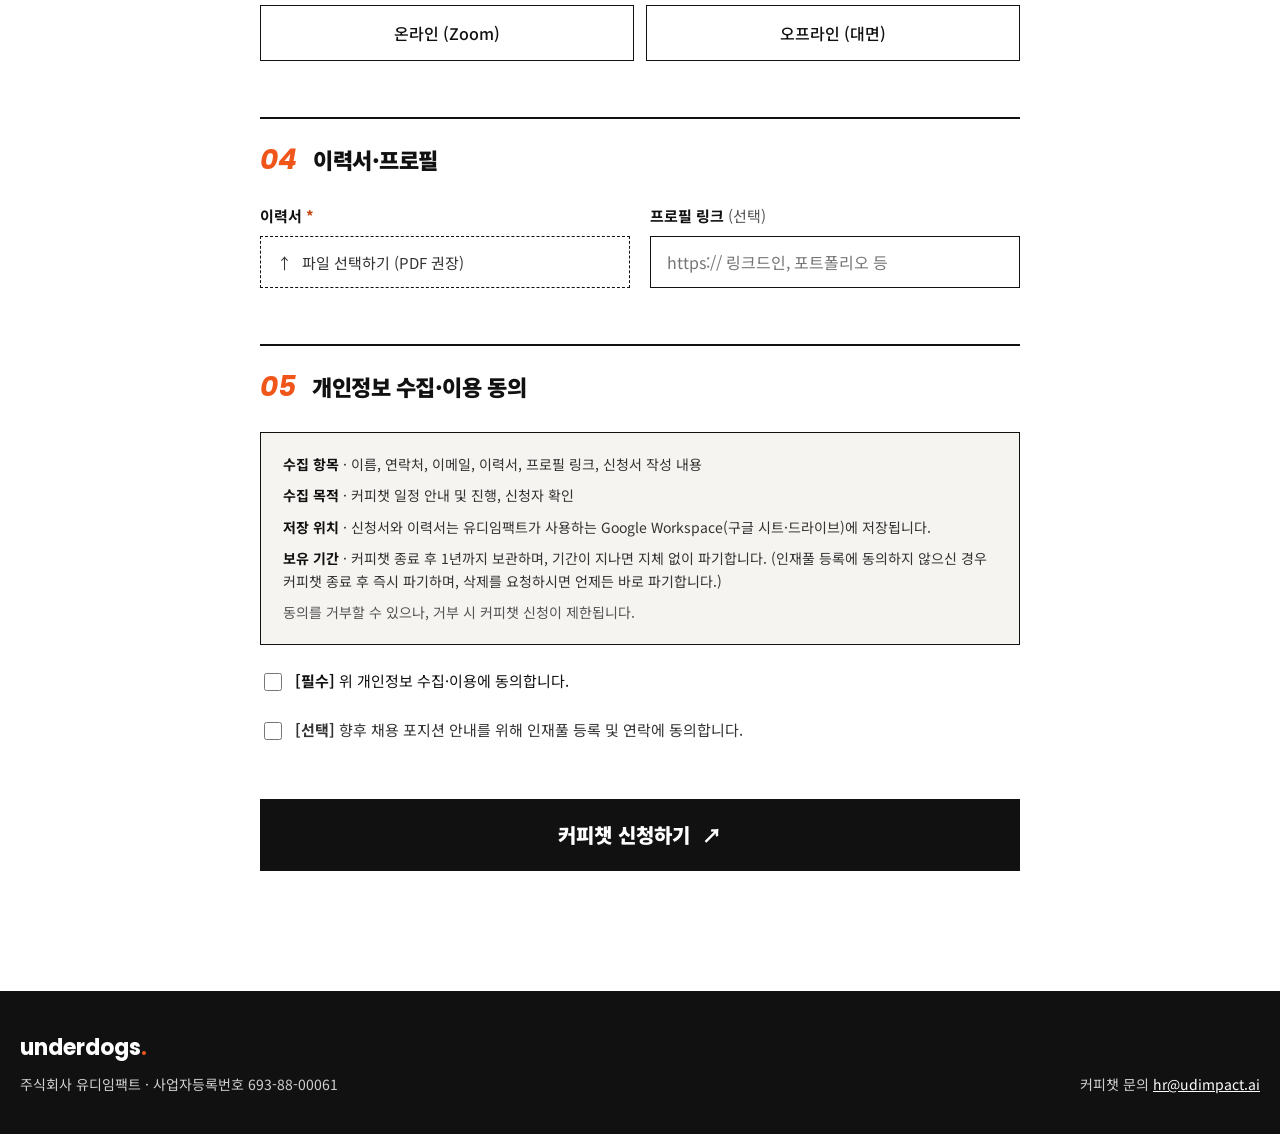
==== commit 3679cd68: "Add files via upload" ====
--- a/apply.html
+++ b/apply.html
@@ -172,7 +172,7 @@
 <span><b>수집 항목</b> · 이름, 연락처, 이메일, 이력서, 프로필 링크, 신청서 작성 내용</span>
 <span><b>수집 목적</b> · 커피챗 일정 안내 및 진행, 신청자 확인</span>
 <span><b>저장 위치</b> · 신청서와 이력서는 유디임팩트가 사용하는 Google Workspace(구글 시트·드라이브)에 저장됩니다.</span>
-<span><b>보유 기간</b> · [보유기간 입력] 후 지체 없이 파기 (삭제 요청 시 즉시 파기)</span>
+<span><b>보유 기간</b> · 커피챗 종료 후 1년까지 보관하며, 기간이 지나면 지체 없이 파기합니다. (인재풀 등록에 동의하지 않으신 경우 커피챗 종료 후 즉시 파기하며, 삭제를 요청하시면 언제든 바로 파기합니다.)</span>
 <span style="color:#555">동의를 거부할 수 있으나, 거부 시 커피챗 신청이 제한됩니다.</span>
 </div>
 <label class="check"><input type="checkbox" id="agree"><span><b>[필수]</b> 위 개인정보 수집·이용에 동의합니다.</span></label>
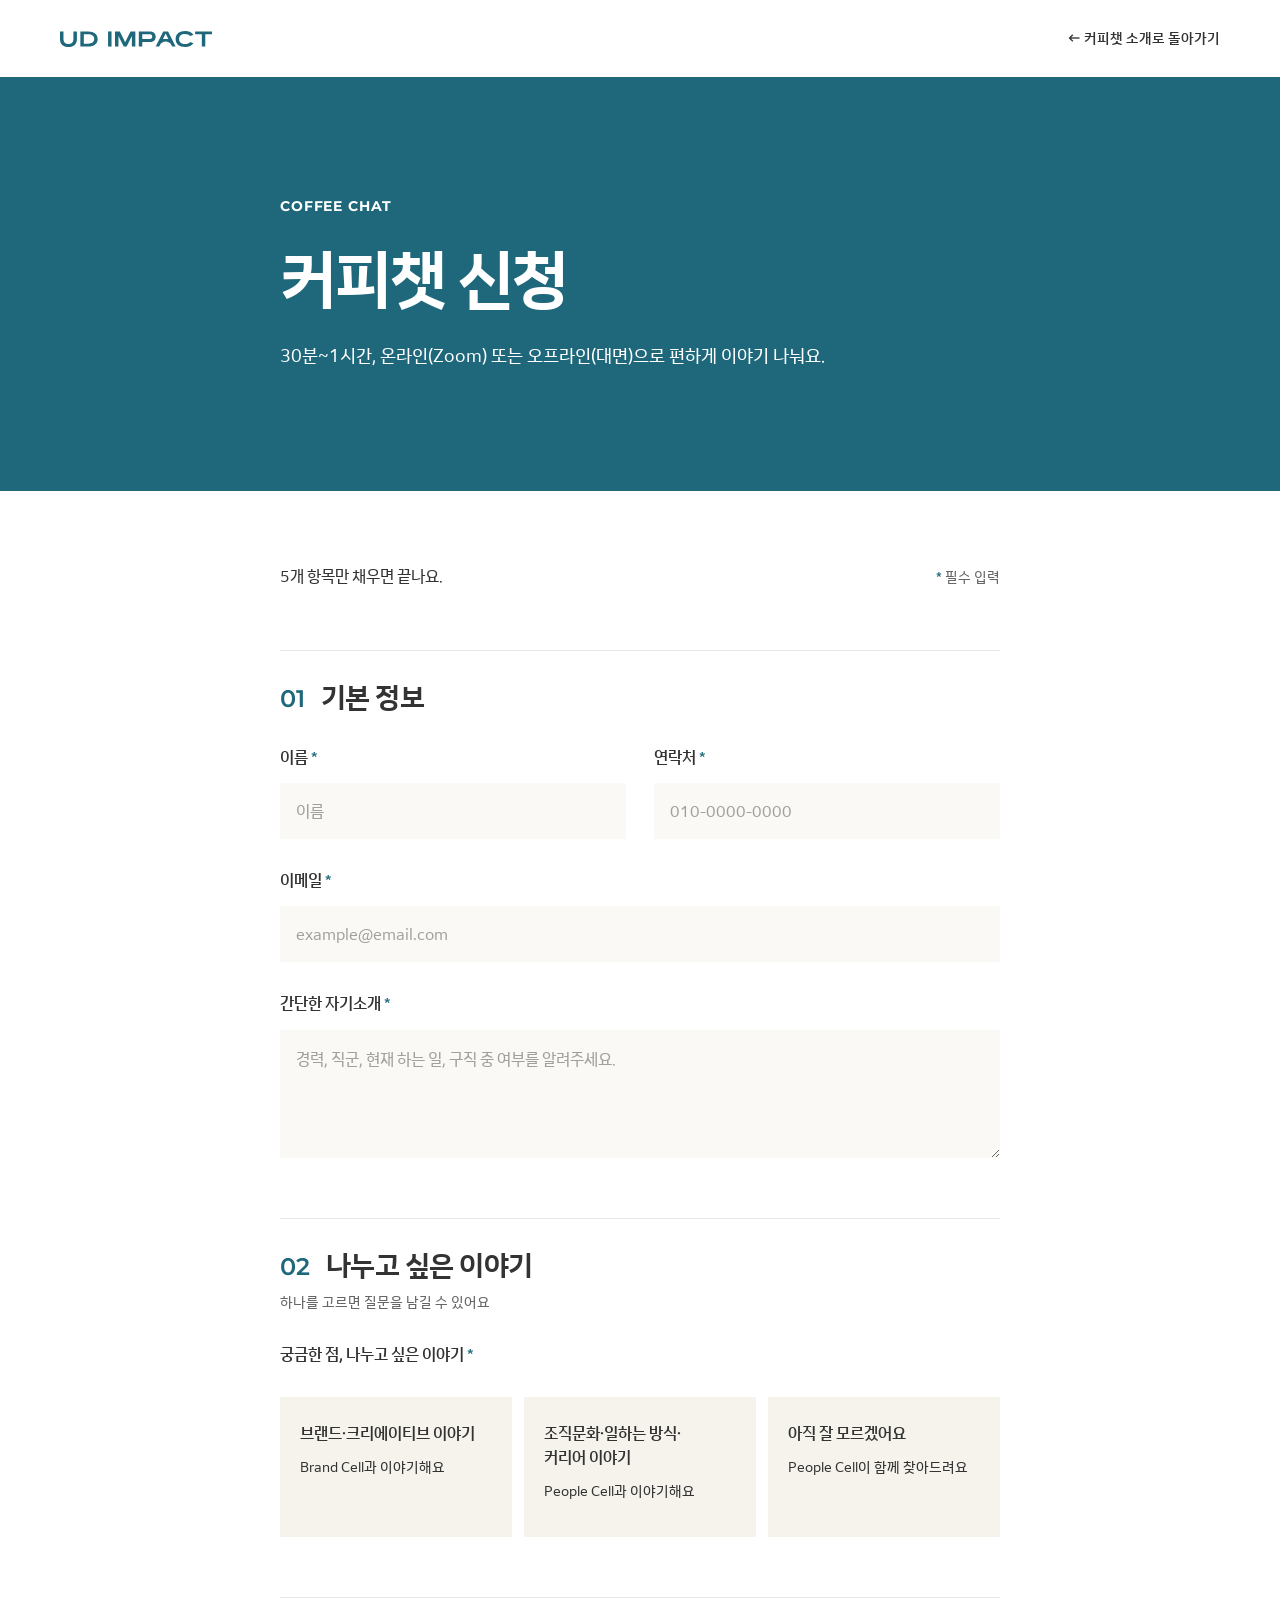
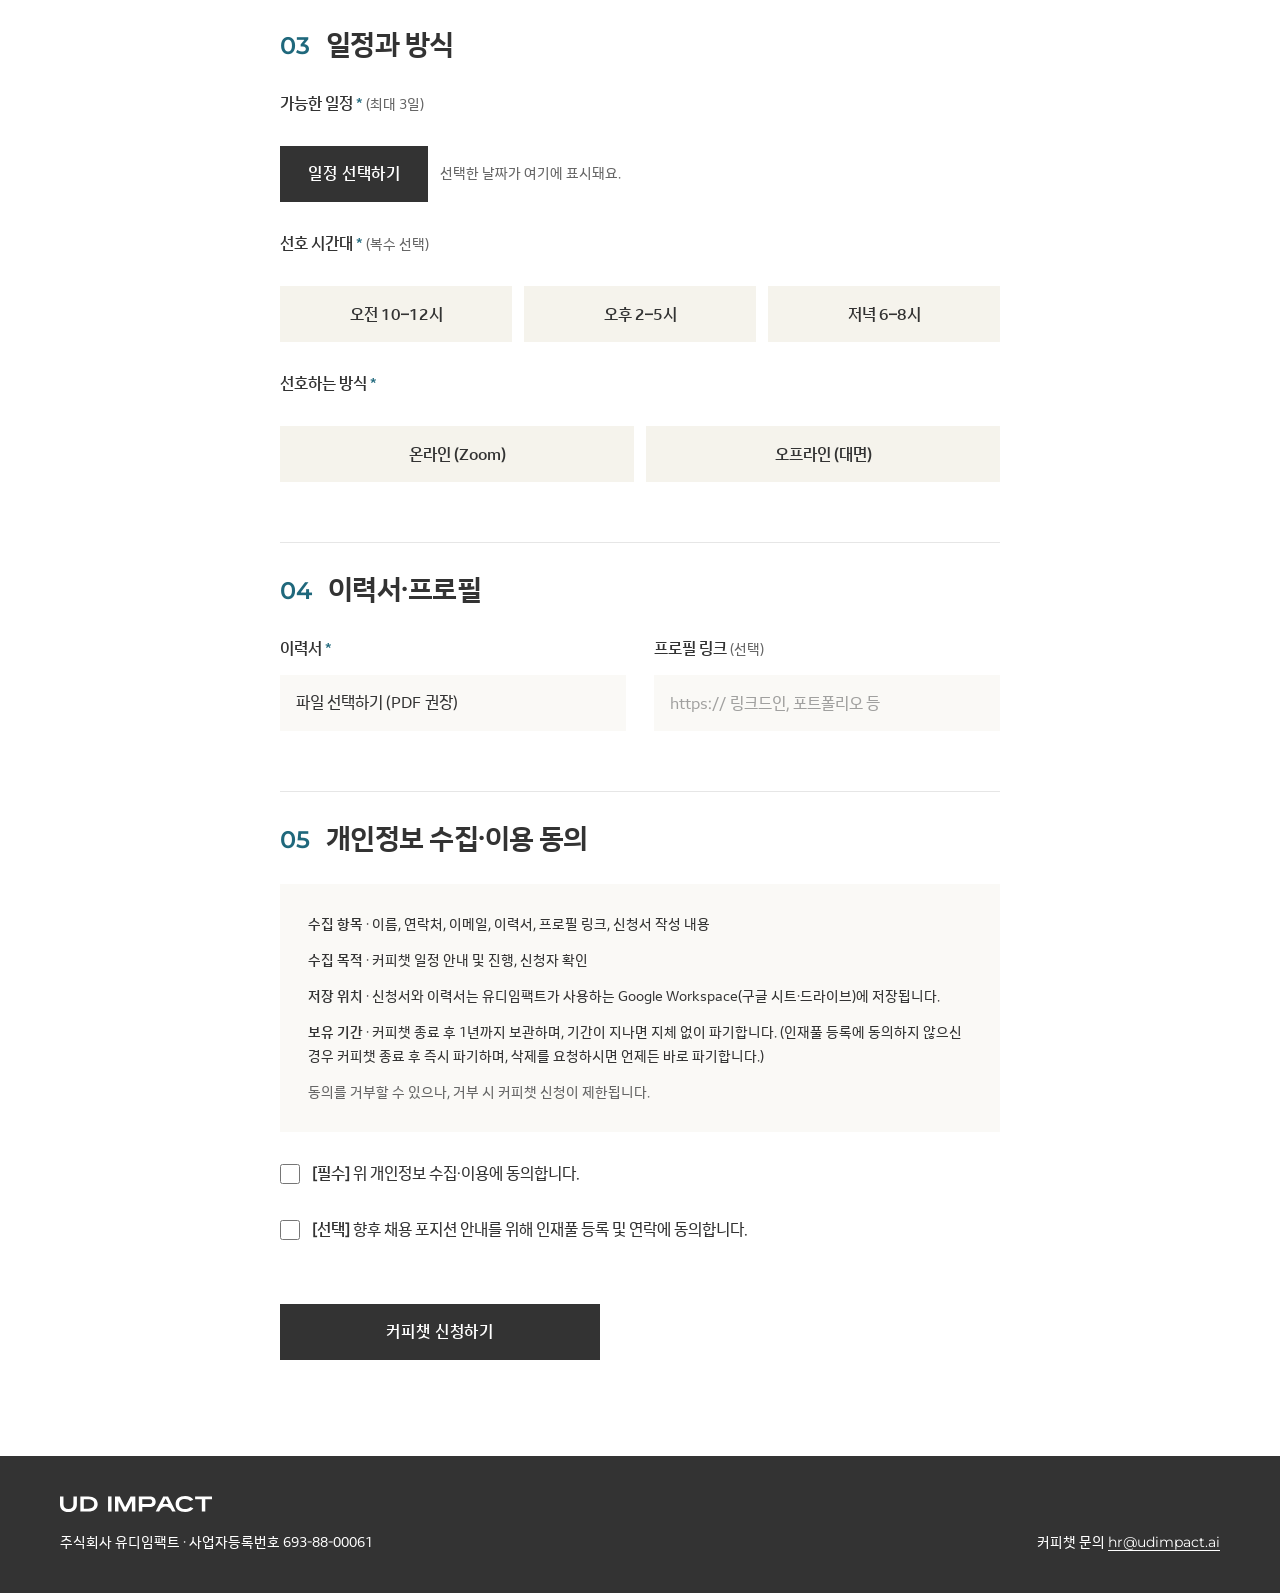
==== commit b458d63e: "Add files via upload" ====
--- a/apply.html
+++ b/apply.html
@@ -1,309 +1,120 @@
 <!doctype html>
 <html lang="ko">
-<head>
-<meta charset="utf-8">
-<meta name="viewport" content="width=device-width, initial-scale=1, viewport-fit=cover">
-<title>underdogs. 커피챗 신청</title>
-<link rel="preconnect" href="https://fonts.googleapis.com">
-<link rel="preconnect" href="https://fonts.gstatic.com" crossorigin>
-<link rel="stylesheet" href="https://fonts.googleapis.com/css2?family=Poppins:ital,wght@0,500;0,600;0,700;1,700&family=Noto+Sans+KR:wght@400;500;700;900&display=swap">
-<style>
-:root{--accent:#F05519;--ink:#111111;--paper:#ffffff;--muted:#444444;--line:#CFCBC5;--sand:#F6F4F1;--err:#C2410C;
-  box-sizing:border-box;padding-top:env(safe-area-inset-top,0px);padding-bottom:env(safe-area-inset-bottom,0px)}
-html{scroll-padding-top:env(safe-area-inset-top,0px)}
-*,*::before,*::after{box-sizing:border-box}
-body{margin:0;background:var(--paper);color:var(--ink);font-family:Pretendard,"Noto Sans KR","Apple SD Gothic Neo",sans-serif;-webkit-font-smoothing:antialiased}
-h1,h2,p{margin:0}
-a{color:inherit}
-main{padding:64px max(20px,calc((100% - 760px)/2)) 120px}
-.back{display:inline-block;color:#555;text-decoration:none;font-size:15px;font-weight:500;margin-bottom:28px}
-.back:hover{color:var(--ink)}
-.eyebrow{display:flex;align-items:center;gap:10px;font-family:Poppins,sans-serif;font-size:14px;font-weight:600;letter-spacing:3px}
-.eyebrow i{width:10px;height:10px;background:var(--accent);display:inline-block}
-.head{display:flex;flex-direction:column;gap:14px;padding-bottom:40px;border-bottom:2px solid var(--ink);margin-bottom:48px}
-.head h1{font-size:clamp(36px,5vw,52px);line-height:1.2;font-weight:900;letter-spacing:-.03em}
-.head p{font-size:18px;line-height:1.7;color:var(--muted)}
-form{display:flex;flex-direction:column;gap:56px}
-.meta{display:flex;justify-content:space-between;align-items:baseline;gap:12px;font-size:16px;color:#333}
-.meta small{font-size:14px;color:#555}
-.req{color:var(--err)}
-.group{display:flex;flex-direction:column;gap:24px}
-.gh{display:flex;align-items:baseline;gap:16px;flex-wrap:wrap;padding-top:20px;border-top:2px solid var(--ink)}
-.gh .n{font-family:Poppins,sans-serif;font-size:28px;font-weight:700;font-style:italic;color:var(--accent)}
-.gh .t{font-size:22px;font-weight:900;letter-spacing:-.02em}
-.gh .s{font-size:15px;color:#555}
-.row{display:grid;grid-template-columns:repeat(2,minmax(0,1fr));gap:20px}
-.field{display:flex;flex-direction:column;gap:10px}
-.full{grid-column:1/-1}
-label.lb,.lb{font-size:15px;font-weight:700}
-.lb .opt{font-weight:400;color:#555}
-input[type=text],input[type=tel],input[type=email],input[type=url],textarea{width:100%;min-width:0;border:1px solid var(--ink);border-radius:0;background:#fff;font-family:inherit;font-size:16px;color:var(--ink)}
-input[type=text],input[type=tel],input[type=email],input[type=url]{height:52px;padding:0 16px}
-textarea{padding:14px 16px;line-height:1.6;resize:vertical}
-input:focus-visible,textarea:focus-visible,button:focus-visible,.file:focus-within{outline:3px solid var(--accent);outline-offset:2px}
-.choice{display:grid;gap:12px}
-.c3{grid-template-columns:repeat(3,minmax(0,1fr))}
-.c2{grid-template-columns:repeat(2,minmax(0,1fr))}
-.opt-btn{border:1px solid var(--ink);border-radius:0;background:#fff;color:var(--ink);font-family:inherit;font-size:16px;font-weight:500;cursor:pointer;transition:background-color .2s ease,transform .15s ease}
-.opt-btn:hover{transform:translate(-2px,-2px);box-shadow:4px 4px 0 var(--ink)}
-.opt-btn[aria-checked=true],.opt-btn[aria-pressed=true]{background:var(--accent);border-width:2px;font-weight:700}
-.topic{min-height:108px;padding:20px;text-align:left;display:flex;flex-direction:column;gap:8px}
-.topic b{font-size:17px;line-height:1.4}
-.topic span{font-size:14px;line-height:1.5;color:#333}
-.pill{height:56px}
-.qbar{display:none;flex-direction:column;gap:10px;padding:20px;border-left:4px solid var(--accent);background:var(--sand);animation:open .25s ease}
-.qbar.on{display:flex}
-@keyframes open{from{opacity:0;transform:translateY(-6px)}to{opacity:1;transform:none}}
-.sched{position:relative;display:flex;flex-wrap:wrap;gap:10px;align-items:center}
-.dark-btn{height:52px;padding:0 22px;border:1px solid var(--ink);border-radius:0;background:var(--ink);color:#fff;font-family:inherit;font-size:16px;font-weight:700;cursor:pointer;display:flex;align-items:center;gap:10px}
-.hint{font-size:15px;color:#555}
-.chip{height:44px;padding:0 14px;border:1px solid var(--ink);border-radius:0;background:var(--accent);color:var(--ink);font-family:inherit;font-size:15px;font-weight:700;cursor:pointer;display:flex;align-items:center;gap:8px}
-.pop{display:none;position:absolute;top:64px;left:0;z-index:20;width:min(440px,calc(100vw - 40px));padding:24px;border:1px solid var(--ink);background:#fff;box-shadow:10px 10px 0 var(--ink);flex-direction:column;gap:14px}
-.pop.on{display:flex}
-.cal-head{display:flex;align-items:center;justify-content:space-between}
-.cal-head b{font-size:18px}
-.nav{width:40px;height:40px;border:1px solid var(--ink);border-radius:0;background:#fff;font-size:18px;cursor:pointer}
-.nav:disabled{opacity:.3;cursor:default}
-.dows,.days{display:grid;grid-template-columns:repeat(7,minmax(0,1fr));gap:4px}
-.dows{font-size:13px;font-weight:700;color:#555;text-align:center}
-.day{height:46px;border:1px solid var(--line);border-radius:0;background:#fff;color:var(--ink);font-family:inherit;font-size:15px;cursor:pointer}
-.day:disabled{background:#EDEDED;border-color:#EDEDED;color:#9A9A9A;cursor:default}
-.day[aria-pressed=true]{background:var(--accent);border-color:var(--ink);font-weight:700}
-.pop small{font-size:13px;line-height:1.5;color:#555}
-.done-btn{height:48px;border:0;border-radius:0;background:var(--ink);color:#fff;font-family:inherit;font-size:16px;font-weight:700;cursor:pointer}
-.file{height:52px;padding:0 16px;display:flex;align-items:center;gap:10px;border:1px dashed var(--ink);background:#fff;font-size:15px;color:#333;cursor:pointer;position:relative;overflow:hidden;white-space:nowrap;text-overflow:ellipsis}
-.file input{position:absolute;inset:0;opacity:0;cursor:pointer}
-.policy{border:1px solid var(--ink);background:var(--sand);padding:20px 22px;display:flex;flex-direction:column;gap:8px;font-size:14px;line-height:1.65;color:#333}
-.policy b{color:var(--ink)}
-.check{display:flex;gap:10px;align-items:flex-start;font-size:15px;line-height:1.6;cursor:pointer}
-.check input{margin-top:4px;width:18px;height:18px;accent-color:var(--ink);flex-shrink:0}
-.err{display:none;padding:16px 20px;border:1px solid var(--err);background:#FFF4EE;font-size:15px;line-height:1.6}
-.err.on{display:block}
-.submit{height:72px;border:0;border-radius:0;background:var(--ink);color:#fff;font-family:inherit;font-size:20px;font-weight:900;cursor:pointer;display:flex;align-items:center;justify-content:center;gap:12px;transition:transform .18s ease,box-shadow .18s ease}
-.submit:hover{transform:translate(-4px,-4px);box-shadow:6px 6px 0 var(--accent)}
-.done{display:none;padding:72px 56px;border:1px solid var(--ink);flex-direction:column;align-items:flex-start;gap:24px}
-.done.on{display:flex}
-.done .big{font-family:Poppins,sans-serif;font-size:clamp(48px,8vw,72px);line-height:1;font-weight:700;font-style:italic;color:var(--accent)}
-.done h2{font-size:30px;font-weight:900;letter-spacing:-.02em}
-.done p{font-size:17px;line-height:1.75;color:#333}
-.ghost{height:56px;padding:0 28px;border:1px solid var(--ink);border-radius:0;background:#fff;font-family:inherit;font-size:16px;font-weight:700;cursor:pointer;text-decoration:none;display:inline-flex;align-items:center}
-footer{background:var(--ink);color:#fff;padding:40px max(20px,calc((100% - 1280px)/2));display:flex;justify-content:space-between;align-items:flex-end;gap:20px;flex-wrap:wrap}
-footer .logo{font-family:Poppins,sans-serif;font-weight:700;font-size:22px}
-footer .logo b{color:var(--accent)}
-footer small{font-size:14px;color:#CFCFCF}
-footer a{color:#fff}
-@media (max-width:640px){
-  main{padding-top:40px}
-  .row,.c3,.c2{grid-template-columns:1fr}
-  .done{padding:48px 24px}
-}
-@media (prefers-reduced-motion:reduce){*{animation:none!important;transition:none!important}}
-</style>
-</head>
-<body>
-<main>
-<a class="back" href="index.html">← 커피챗 소개로 돌아가기</a>
-<div class="head">
-<div class="eyebrow"><i></i><span>COFFEE CHAT</span></div>
-<h1>커피챗 신청</h1>
-<p>30분~1시간, 온라인(Zoom) 또는 오프라인(대면)으로 편하게 이야기 나눠요.</p>
-</div>
+  <head>
+    <meta charset="utf-8">
+    <meta name="viewport" content="width=device-width, initial-scale=1, viewport-fit=cover">
+    <title>UD IMPACT — 커피챗 신청</title>
+    <link rel="stylesheet" href="assets/styles/webfonts.css">
+    <link rel="stylesheet" href="assets/styles/common.css?v=20261021-1">
+    <link rel="stylesheet" href="assets/styles/apply.css?v=20261021-3">
+  </head>
+  <body>
+    <div class="lp-shell apply-page">
+      <header class="site-nav">
+        <div class="lp-inner">
+          <a class="brand" href="index.html" aria-label="UD IMPACT 커피챗 소개">
+            <img class="brand-logo" src="assets/logo/udimpact-wordmark-teal.svg" alt="UD IMPACT" height="16">
+          </a>
+          <a class="back" href="index.html">← 커피챗 소개로 돌아가기</a>
+        </div>
+      </header>
+      <section class="apply-hero" aria-labelledby="apply-title">
+        <div class="form-width head">
+          <div class="eyebrow en kicker">COFFEE CHAT</div>
+          <h1 id="apply-title">커피챗 신청</h1>
+          <p>30분~1시간, 온라인(Zoom) 또는 오프라인(대면)으로 편하게 이야기 나눠요.</p>
+        </div>
+      </section>
+      <main class="application-area">
+        <div class="form-width">
 
-<section class="done" id="done" aria-live="polite">
-<span class="big">Nice act.</span>
-<h2>커피챗 신청이 접수됐어요.</h2>
-<p>남겨주신 내용 확인 후 일정을 안내드릴게요.<br>첫 연락까지 며칠 걸릴 수 있는 점 양해 부탁드립니다.</p>
-<a class="ghost" href="index.html">커피챗 소개로 돌아가기</a>
-</section>
+          <section class="done" id="done" aria-live="polite">
+            <span class="big en">Nice act.</span>
+            <h2>커피챗 신청이 접수됐어요.</h2>
+            <p>남겨주신 내용 확인 후 일정을 안내드릴게요.<br>첫 연락까지 며칠 걸릴 수 있는 점 양해 부탁드립니다.</p>
+            <a class="ghost" href="index.html">커피챗 소개로 돌아가기</a>
+          </section>
 
-<form id="f" novalidate>
-<input type="text" id="hp" style="display:none" tabindex="-1" autocomplete="off" aria-hidden="true">
-<div class="meta"><span>5개 항목만 채우면 끝나요.</span><small><span class="req">*</span> 필수 입력</small></div>
+          <form id="f" novalidate>
+            <input type="text" id="hp" style="display:none" tabindex="-1" autocomplete="off" aria-hidden="true">
+            <div class="meta"><span>5개 항목만 채우면 끝나요.</span><small><span class="req">*</span> 필수 입력</small></div>
 
-<div class="group">
-<div class="gh"><span class="n">01</span><span class="t">기본 정보</span></div>
-<div class="row">
-<div class="field"><label class="lb" for="name">이름<span class="req"> *</span></label><input id="name" name="이름" type="text" autocomplete="name" placeholder="이름"></div>
-<div class="field"><label class="lb" for="phone">연락처<span class="req"> *</span></label><input id="phone" name="연락처" type="tel" autocomplete="tel" placeholder="010-0000-0000"></div>
-<div class="field full"><label class="lb" for="email">이메일<span class="req"> *</span></label><input id="email" name="email" type="email" autocomplete="email" placeholder="example@email.com"></div>
-</div>
-<div class="field"><label class="lb" for="intro">간단한 자기소개<span class="req"> *</span></label><textarea id="intro" name="자기소개" rows="3" placeholder="경력, 직군, 현재 하는 일, 구직 중 여부를 알려주세요."></textarea></div>
-</div>
+            <div class="group">
+              <div class="gh"><span class="n en">01</span><span class="t">기본 정보</span></div>
+              <div class="row grid-2">
+                <div class="field"><label class="lb" for="name">이름<span class="req"> *</span></label><input id="name" name="이름" type="text" autocomplete="name" placeholder="이름"></div>
+                <div class="field"><label class="lb" for="phone">연락처<span class="req"> *</span></label><input id="phone" name="연락처" type="tel" autocomplete="tel" placeholder="010-0000-0000"></div>
+                <div class="field full"><label class="lb" for="email">이메일<span class="req"> *</span></label><input id="email" name="email" type="email" autocomplete="email" placeholder="example@email.com"></div>
+              </div>
+              <div class="field"><label class="lb" for="intro">간단한 자기소개<span class="req"> *</span></label><textarea id="intro" name="자기소개" rows="3" placeholder="경력, 직군, 현재 하는 일, 구직 중 여부를 알려주세요."></textarea></div>
+            </div>
 
-<div class="group">
-<div class="gh"><span class="n">02</span><span class="t">나누고 싶은 이야기</span><span class="s">하나를 고르면 질문을 남길 수 있어요</span></div>
-<span class="lb" id="topicLb">궁금한 점, 나누고 싶은 이야기<span class="req"> *</span></span>
-<div class="choice c3" role="radiogroup" aria-labelledby="topicLb" id="topics"></div>
-<div class="qbar" id="qbar"><label class="lb" for="question" id="qlabel"></label><textarea id="question" name="질문" rows="3"></textarea></div>
-</div>
+            <div class="group">
+              <div class="gh"><span class="n en">02</span><span class="t">나누고 싶은 이야기</span><span class="s">하나를 고르면 질문을 남길 수 있어요</span></div>
+              <span class="lb" id="topicLb">궁금한 점, 나누고 싶은 이야기<span class="req"> *</span></span>
+              <div class="choice c3 grid-3" role="radiogroup" aria-labelledby="topicLb" id="topics"></div>
+              <div class="qbar" id="qbar"><label class="lb" for="question" id="qlabel"></label><textarea id="question" name="질문" rows="3"></textarea></div>
+            </div>
 
-<div class="group">
-<div class="gh"><span class="n">03</span><span class="t">일정과 방식</span></div>
-<span class="lb">가능한 일정<span class="req"> *</span><span class="opt"> (최대 3일)</span></span>
-<div class="sched">
-<button type="button" class="dark-btn" id="calBtn" aria-haspopup="dialog" aria-expanded="false"><span aria-hidden="true">📅</span> 일정 선택하기</button>
-<span class="hint" id="noSel">선택한 날짜가 여기에 표시돼요.</span>
-<span id="chips" style="display:contents"></span>
-<div class="pop" id="pop" role="dialog" aria-label="가능한 날짜 선택">
-<div class="cal-head"><button type="button" class="nav" id="prev" aria-label="이전 달">‹</button><b id="mLabel"></b><button type="button" class="nav" id="next" aria-label="다음 달">›</button></div>
-<div class="dows"><span>일</span><span>월</span><span>화</span><span>수</span><span>목</span><span>금</span><span>토</span></div>
-<div class="days" id="days"></div>
-<small>회색 날짜(주말·공휴일)는 선택할 수 없어요. <span id="cnt"></span></small>
-<button type="button" class="done-btn" id="closeCal">선택 완료</button>
-</div>
-</div>
-<span class="lb">선호 시간대<span class="req"> *</span><span class="opt"> (복수 선택)</span></span>
-<div class="choice c3" id="slots"></div>
-<span class="lb" id="modeLb">선호하는 방식<span class="req"> *</span></span>
-<div class="choice c2" role="radiogroup" aria-labelledby="modeLb" id="modes"></div>
-</div>
+            <div class="group">
+              <div class="gh"><span class="n en">03</span><span class="t">일정과 방식</span></div>
+              <span class="lb">가능한 일정<span class="req"> *</span><span class="opt"> (최대 3일)</span></span>
+              <div class="sched">
+                <button type="button" class="dark-btn" id="calBtn" aria-haspopup="dialog" aria-expanded="false">일정 선택하기</button>
+                <span class="hint" id="noSel">선택한 날짜가 여기에 표시돼요.</span>
+                <span id="chips" style="display:contents"></span>
+                <div class="pop" id="pop" role="dialog" aria-label="가능한 날짜 선택">
+                  <div class="cal-head"><button type="button" class="nav" id="prev" aria-label="이전 달">‹</button><b id="mLabel"></b><button type="button" class="nav" id="next" aria-label="다음 달">›</button></div>
+                  <div class="dows"><span>일</span><span>월</span><span>화</span><span>수</span><span>목</span><span>금</span><span>토</span></div>
+                  <div class="days" id="days"></div>
+                  <small>회색 날짜(주말·공휴일)는 선택할 수 없어요. <span id="cnt"></span></small>
+                  <button type="button" class="done-btn" id="closeCal">선택 완료</button>
+                </div>
+              </div>
+              <span class="lb">선호 시간대<span class="req"> *</span><span class="opt"> (복수 선택)</span></span>
+              <div class="choice c3 grid-3" id="slots"></div>
+              <span class="lb" id="modeLb">선호하는 방식<span class="req"> *</span></span>
+              <div class="choice c2 grid-2" role="radiogroup" aria-labelledby="modeLb" id="modes"></div>
+            </div>
 
-<div class="group">
-<div class="gh"><span class="n">04</span><span class="t">이력서·프로필</span></div>
-<div class="row">
-<div class="field"><label class="lb" for="resume">이력서<span class="req"> *</span></label><label class="file"><span aria-hidden="true">↑</span> <span id="fileLb">파일 선택하기 (PDF 권장)</span><input id="resume" name="attachment" type="file" accept=".pdf,.doc,.docx"></label></div>
-<div class="field"><label class="lb" for="link">프로필 링크<span class="opt"> (선택)</span></label><input id="link" name="프로필 링크" type="url" placeholder="https:// 링크드인, 포트폴리오 등"></div>
-</div>
-</div>
+            <div class="group">
+              <div class="gh"><span class="n en">04</span><span class="t">이력서·프로필</span></div>
+              <div class="row grid-2">
+                <div class="field"><label class="lb" for="resume">이력서<span class="req"> *</span></label><label class="file"><span aria-hidden="true">↑</span> <span id="fileLb">파일 선택하기 (PDF 권장)</span><input id="resume" name="attachment" type="file" accept=".pdf,.doc,.docx"></label></div>
+                <div class="field"><label class="lb" for="link">프로필 링크<span class="opt"> (선택)</span></label><input id="link" name="프로필 링크" type="url" placeholder="https:// 링크드인, 포트폴리오 등"></div>
+              </div>
+            </div>
 
-<div class="group">
-<div class="gh"><span class="n">05</span><span class="t">개인정보 수집·이용 동의</span></div>
-<div class="policy">
-<span><b>수집 항목</b> · 이름, 연락처, 이메일, 이력서, 프로필 링크, 신청서 작성 내용</span>
-<span><b>수집 목적</b> · 커피챗 일정 안내 및 진행, 신청자 확인</span>
-<span><b>저장 위치</b> · 신청서와 이력서는 유디임팩트가 사용하는 Google Workspace(구글 시트·드라이브)에 저장됩니다.</span>
-<span><b>보유 기간</b> · 커피챗 종료 후 1년까지 보관하며, 기간이 지나면 지체 없이 파기합니다. (인재풀 등록에 동의하지 않으신 경우 커피챗 종료 후 즉시 파기하며, 삭제를 요청하시면 언제든 바로 파기합니다.)</span>
-<span style="color:#555">동의를 거부할 수 있으나, 거부 시 커피챗 신청이 제한됩니다.</span>
-</div>
-<label class="check"><input type="checkbox" id="agree"><span><b>[필수]</b> 위 개인정보 수집·이용에 동의합니다.</span></label>
-<label class="check" style="color:#333"><input type="checkbox" id="pool"><span><b>[선택]</b> 향후 채용 포지션 안내를 위해 인재풀 등록 및 연락에 동의합니다.</span></label>
-</div>
+            <div class="group">
+              <div class="gh"><span class="n en">05</span><span class="t">개인정보 수집·이용 동의</span></div>
+              <div class="policy">
+                <span><b>수집 항목</b> · 이름, 연락처, 이메일, 이력서, 프로필 링크, 신청서 작성 내용</span>
+                <span><b>수집 목적</b> · 커피챗 일정 안내 및 진행, 신청자 확인</span>
+                <span><b>저장 위치</b> · 신청서와 이력서는 유디임팩트가 사용하는 Google Workspace(구글 시트·드라이브)에 저장됩니다.</span>
+                <span><b>보유 기간</b> · 커피챗 종료 후 1년까지 보관하며, 기간이 지나면 지체 없이 파기합니다. (인재풀 등록에 동의하지 않으신 경우 커피챗 종료 후 즉시 파기하며, 삭제를 요청하시면 언제든 바로 파기합니다.)</span>
+                <span class="policy-note">동의를 거부할 수 있으나, 거부 시 커피챗 신청이 제한됩니다.</span>
+              </div>
+              <label class="check"><input type="checkbox" id="agree"><span><b>[필수]</b> 위 개인정보 수집·이용에 동의합니다.</span></label>
+              <label class="check"><input type="checkbox" id="pool"><span><b>[선택]</b> 향후 채용 포지션 안내를 위해 인재풀 등록 및 연락에 동의합니다.</span></label>
+            </div>
 
-<div class="err" id="err" role="alert"></div>
-<button type="submit" class="submit">커피챗 신청하기 <span aria-hidden="true">↗</span></button>
-</form>
-</main>
+            <div class="err" id="err" role="alert"></div>
+            <button type="submit" class="submit">커피챗 신청하기 <span aria-hidden="true">↗</span></button>
+          </form>
+        </div>
+      </main>
 
-<footer>
-<div style="display:flex;flex-direction:column;gap:10px"><span class="logo">underdogs<b>.</b></span><small>주식회사 유디임팩트 · 사업자등록번호 693-88-00061</small></div>
-<small>커피챗 문의 <a href="mailto:hr@udimpact.ai">hr@udimpact.ai</a></small>
-</footer>
+      <footer class="site-footer">
+        <div class="lp-inner">
+          <div class="footer-identity">
+            <img class="brand-logo" src="assets/logo/udimpact-wordmark-white.svg" alt="UD IMPACT" height="16">
+            <small>주식회사 유디임팩트 · 사업자등록번호 693-88-00061</small>
+          </div>
+          <small>커피챗 문의 <a class="lp-text-link en" href="mailto:hr@udimpact.ai">hr@udimpact.ai</a></small>
+        </div>
+      </footer>
+    </div>
 
-<script>
-(function(){
-  // ▼ 구글 앱스 스크립트 배포 후 받은 웹 앱 URL을 따옴표 안에 붙여 넣으세요
-  var ENDPOINT='https://script.google.com/macros/s/AKfycbzUPjLL-UOjyzhwdiX9I7HCKB1aZQWkBOnpeFpRAo83PmDu3FRNC1ZzZaEsoQZr_11OhQ/exec';
-  var st={topic:null,sel:[],times:[],mode:null,file:null,fileSize:0};
-  var $=function(id){return document.getElementById(id)};
-
-  // topics
-  var TOPICS=[
-    {id:'brand',label:'브랜드·크리에이티브 이야기',who:'Brand Cell과 이야기해요',cell:'Brand Cell',prompt:'브랜드·크리에이티브에 대해 궁금한 점을 적어주세요 (선택)',ph:'예) 언더독스 브랜드 캠페인은 어떻게 기획되나요?'},
-    {id:'people',label:'조직문화·일하는 방식·커리어 이야기',who:'People Cell과 이야기해요',cell:'People Cell',prompt:'조직문화·일하는 방식·커리어에 대해 궁금한 점을 적어주세요 (선택)',ph:'예) Act-preneur로 일한다는 건 실제로 어떤 모습인가요?'},
-    {id:'unsure',label:'아직 잘 모르겠어요',who:'People Cell이 함께 찾아드려요',cell:'People Cell',prompt:'지금 고민 중인 것, 무엇이든 편하게 적어주세요 (선택)',ph:'예) 제 경험이 언더독스의 어떤 일과 맞을지 궁금해요.'}
-  ];
-  TOPICS.forEach(function(t){
-    var b=document.createElement('button');b.type='button';b.className='opt-btn topic';b.setAttribute('role','radio');b.setAttribute('aria-checked','false');
-    var bb=document.createElement('b');bb.textContent=t.label;var sp=document.createElement('span');sp.textContent=t.who;b.appendChild(bb);b.appendChild(sp);
-    b.onclick=function(){st.topic=t.id;[].forEach.call($('topics').children,function(x){x.setAttribute('aria-checked','false')});b.setAttribute('aria-checked','true');
-      $('qlabel').textContent=t.prompt;$('question').placeholder=t.ph;$('qbar').classList.add('on');};
-    $('topics').appendChild(b);
-  });
-
-  // slots & modes
-  function toggles(el,list,multi){
-    list.forEach(function(o){
-      var b=document.createElement('button');b.type='button';b.className='opt-btn pill';b.textContent=o.label;
-      if(multi){b.setAttribute('aria-pressed','false');b.onclick=function(){var i=st.times.indexOf(o.id);if(i<0)st.times.push(o.id);else st.times.splice(i,1);b.setAttribute('aria-pressed',i<0?'true':'false');};}
-      else{b.setAttribute('role','radio');b.setAttribute('aria-checked','false');b.onclick=function(){st.mode=o.id;[].forEach.call(el.children,function(x){x.setAttribute('aria-checked','false')});b.setAttribute('aria-checked','true');};}
-      o.el=b;el.appendChild(b);
-    });
-  }
-  var SLOTS=[{id:'오전 10–12시',label:'오전 10–12시'},{id:'오후 2–5시',label:'오후 2–5시'},{id:'저녁 6–8시',label:'저녁 6–8시'}];
-  var MODES=[{id:'온라인(Zoom)',label:'온라인 (Zoom)'},{id:'오프라인(대면)',label:'오프라인 (대면)'}];
-  toggles($('slots'),SLOTS,true);toggles($('modes'),MODES,false);
-
-  // calendar
-  var HOLI=['2026-01-01','2026-02-16','2026-02-17','2026-02-18','2026-03-02','2026-05-01','2026-05-05','2026-05-25','2026-06-03','2026-07-17','2026-08-17','2026-09-24','2026-09-25','2026-09-26','2026-10-03','2026-10-05','2026-10-09','2026-12-25'];
-  var DOW=['일','월','화','수','목','금','토'];
-  var now=new Date(),today=new Date(now.getFullYear(),now.getMonth(),now.getDate());
-  var minD=new Date(today);minD.setDate(minD.getDate()+1);
-  var maxD=new Date(today.getFullYear(),11,31);if(maxD<minD){maxD=new Date(minD);maxD.setDate(maxD.getDate()+30);}
-  var vy=minD.getFullYear(),vm=minD.getMonth();
-  function pad(n){return n<10?'0'+n:''+n}
-  function key(d){return d.getFullYear()+'-'+pad(d.getMonth()+1)+'-'+pad(d.getDate())}
-  function lbl(k){var p=k.split('-'),d=new Date(+p[0],+p[1]-1,+p[2]);return (d.getMonth()+1)+'/'+d.getDate()+'('+DOW[d.getDay()]+')'}
-  function renderCal(){
-    $('mLabel').textContent=vy+'년 '+(vm+1)+'월';
-    var idx=vy*12+vm;$('prev').disabled=idx<=minD.getFullYear()*12+minD.getMonth();$('next').disabled=idx>=maxD.getFullYear()*12+maxD.getMonth();
-    var box=$('days');box.innerHTML='';var lead=new Date(vy,vm,1).getDay(),n=new Date(vy,vm+1,0).getDate();
-    for(var i=0;i<lead;i++){box.appendChild(document.createElement('span'))}
-    for(var dd=1;dd<=n;dd++){(function(dd){
-      var d=new Date(vy,vm,dd),k=key(d),w=d.getDay(),hol=HOLI.indexOf(k)>=0,dis=d<minD||d>maxD||w===0||w===6||hol,on=st.sel.indexOf(k)>=0;
-      var b=document.createElement('button');b.type='button';b.className='day';b.textContent=dd;b.disabled=dis;b.setAttribute('aria-pressed',on?'true':'false');
-      b.setAttribute('aria-label',(vm+1)+'월 '+dd+'일 '+DOW[w]+'요일'+(hol?' 공휴일':'')+(dis?' 선택 불가':''));
-      b.onclick=function(){var i=st.sel.indexOf(k);if(i>=0)st.sel.splice(i,1);else if(st.sel.length<3){st.sel.push(k);st.sel.sort();}renderCal();renderChips();};
-      box.appendChild(b);})(dd)}
-    $('cnt').textContent='('+st.sel.length+'/3 선택)';
-  }
-  function renderChips(){
-    var c=$('chips');c.innerHTML='';$('noSel').style.display=st.sel.length?'none':'';
-    st.sel.forEach(function(k){var b=document.createElement('button');b.type='button';b.className='chip';b.textContent=lbl(k)+' ×';b.setAttribute('aria-label',lbl(k)+' 선택 해제');
-      b.onclick=function(){st.sel.splice(st.sel.indexOf(k),1);renderChips();renderCal();};c.appendChild(b);});
-  }
-  function setPop(on){$('pop').classList.toggle('on',on);$('calBtn').setAttribute('aria-expanded',on?'true':'false');if(on)renderCal();}
-  $('calBtn').onclick=function(){setPop(!$('pop').classList.contains('on'))};
-  $('closeCal').onclick=function(){setPop(false);$('calBtn').focus()};
-  $('prev').onclick=function(){vm--;if(vm<0){vm=11;vy--}renderCal()};
-  $('next').onclick=function(){vm++;if(vm>11){vm=0;vy++}renderCal()};
-  document.addEventListener('keydown',function(e){if(e.key==='Escape'&&$('pop').classList.contains('on')){setPop(false);$('calBtn').focus()}});
-  document.addEventListener('click',function(e){if($('pop').classList.contains('on')&&!$('pop').contains(e.target)&&e.target!==$('calBtn')&&!$('calBtn').contains(e.target)&&!e.target.closest('.day')){setPop(false)}});
-  renderChips();
-
-  // file
-  $('resume').onchange=function(e){var f=e.target.files&&e.target.files[0];st.file=f?f.name:null;st.fileSize=f?f.size:0;$('fileLb').textContent=f?f.name:'파일 선택하기 (PDF 권장)'};
-
-  // submit
-  $('f').onsubmit=function(e){
-    e.preventDefault();
-    var v=function(id){return ($(id).value||'').trim()},miss=[];
-    if(!v('name'))miss.push('이름');if(!v('phone'))miss.push('연락처');
-    if(!v('email')||!$('email').checkValidity())miss.push('이메일');if(!v('intro'))miss.push('자기소개');
-    if(!st.topic)miss.push('나누고 싶은 이야기');if(!st.sel.length)miss.push('가능한 일정');
-    if(!st.times.length)miss.push('선호 시간대');if(!st.mode)miss.push('선호하는 방식');
-    if(!st.file)miss.push('이력서');if(!$('agree').checked)miss.push('개인정보 동의(필수)');
-    if(miss.length){$('err').innerHTML='';var b=document.createElement('b');b.textContent='아직 입력하지 않은 항목이 있어요. ';$('err').appendChild(b);$('err').appendChild(document.createTextNode('('+miss.join(', ')+')'));$('err').classList.add('on');$('err').scrollIntoView({behavior:'smooth',block:'center'});return;}
-    $('err').classList.remove('on');
-    if(st.fileSize>10*1024*1024){$('err').textContent='이력서 파일은 10MB 이하로 첨부해 주세요.';$('err').classList.add('on');return;}
-    var t=TOPICS.filter(function(x){return x.id===st.topic})[0];
-    if($('hp').value)return;
-    var sb=document.querySelector('.submit');sb.disabled=true;sb.textContent='보내는 중…';
-    var file=$('resume').files[0];
-    var rd=new FileReader();
-    rd.onerror=function(){fail('이력서 파일을 읽지 못했어요. 다른 파일로 다시 시도해 주세요.')};
-    rd.onload=function(){
-      var payload={
-        name:v('name'),phone:v('phone'),email:v('email'),intro:v('intro'),
-        topic:t.label,cell:t.cell,question:v('question'),
-        dates:st.sel.map(lbl).join(', '),times:st.times.join(', '),mode:st.mode,
-        link:v('link'),agree:'동의',pool:$('pool').checked?'동의':'미동의',
-        file:{name:file.name,type:file.type||'application/octet-stream',data:String(rd.result).split(',')[1]}
-      };
-      fetch(ENDPOINT,{method:'POST',headers:{'Content-Type':'text/plain;charset=utf-8'},body:JSON.stringify(payload)})
-        .then(function(r){return r.json()})
-        .then(function(res){
-          if(res&&res.ok){$('f').style.display='none';$('done').classList.add('on');window.scrollTo({top:0,behavior:'smooth'});}
-          else fail((res&&res.message)||'신청을 저장하지 못했어요.');
-        })
-        .catch(function(){fail('네트워크 문제로 신청이 전송되지 않았어요.')});
-    };
-    rd.readAsDataURL(file);
-  };
-  function fail(msg){
-    var sb=document.querySelector('.submit');sb.disabled=false;sb.innerHTML='커피챗 신청하기 <span aria-hidden="true">↗</span>';
-    $('err').textContent=msg+' 잠시 후 다시 시도하시거나 hr@udimpact.ai로 문의해 주세요.';$('err').classList.add('on');
-  }
-})();
-</script>
-</body>
+    <script src="assets/scripts/apply.js?v=20261021-1"></script>
+  </body>
 </html>
--- a/assets/styles/webfonts.css
+++ b/assets/styles/webfonts.css
@@ -0,0 +1,113 @@
+/* Montserrat — 굵기마다 기본 라틴(영문·숫자·기본 기호)과 확장 라틴(é, ü 등) 2개 파일.
+   unicode-range에 따라 브라우저가 필요한 파일만 불러온다. */
+@font-face {
+  font-family: "Montserrat";
+  src: url("../fonts/Montserrat-Regular.woff2") format("woff2");
+  font-weight: 400;
+  font-style: normal;
+  font-display: swap;
+  unicode-range: U+0000-00FF, U+0131, U+0152-0153, U+02BB-02BC, U+02C6, U+02DA, U+02DC, U+0304, U+0308, U+0329, U+2000-206F, U+20AC, U+2122, U+2191, U+2193, U+2212, U+2215, U+FEFF, U+FFFD;
+}
+
+@font-face {
+  font-family: "Montserrat";
+  src: url("../fonts/Montserrat-Regular-LatinExt.woff2") format("woff2");
+  font-weight: 400;
+  font-style: normal;
+  font-display: swap;
+  unicode-range: U+0100-02BA, U+02BD-02C5, U+02C7-02CC, U+02CE-02D7, U+02DD-02FF, U+0304, U+0308, U+0329, U+1D00-1DBF, U+1E00-1E9F, U+1EF2-1EFF, U+2020, U+20A0-20AB, U+20AD-20C0, U+2113, U+2C60-2C7F, U+A720-A7FF;
+}
+
+@font-face {
+  font-family: "Montserrat";
+  src: url("../fonts/Montserrat-Medium.woff2") format("woff2");
+  font-weight: 500;
+  font-style: normal;
+  font-display: swap;
+  unicode-range: U+0000-00FF, U+0131, U+0152-0153, U+02BB-02BC, U+02C6, U+02DA, U+02DC, U+0304, U+0308, U+0329, U+2000-206F, U+20AC, U+2122, U+2191, U+2193, U+2212, U+2215, U+FEFF, U+FFFD;
+}
+
+@font-face {
+  font-family: "Montserrat";
+  src: url("../fonts/Montserrat-Medium-LatinExt.woff2") format("woff2");
+  font-weight: 500;
+  font-style: normal;
+  font-display: swap;
+  unicode-range: U+0100-02BA, U+02BD-02C5, U+02C7-02CC, U+02CE-02D7, U+02DD-02FF, U+0304, U+0308, U+0329, U+1D00-1DBF, U+1E00-1E9F, U+1EF2-1EFF, U+2020, U+20A0-20AB, U+20AD-20C0, U+2113, U+2C60-2C7F, U+A720-A7FF;
+}
+
+@font-face {
+  font-family: "Montserrat";
+  src: url("../fonts/Montserrat-SemiBold.woff2") format("woff2");
+  font-weight: 600;
+  font-style: normal;
+  font-display: swap;
+  unicode-range: U+0000-00FF, U+0131, U+0152-0153, U+02BB-02BC, U+02C6, U+02DA, U+02DC, U+0304, U+0308, U+0329, U+2000-206F, U+20AC, U+2122, U+2191, U+2193, U+2212, U+2215, U+FEFF, U+FFFD;
+}
+
+@font-face {
+  font-family: "Montserrat";
+  src: url("../fonts/Montserrat-SemiBold-LatinExt.woff2") format("woff2");
+  font-weight: 600;
+  font-style: normal;
+  font-display: swap;
+  unicode-range: U+0100-02BA, U+02BD-02C5, U+02C7-02CC, U+02CE-02D7, U+02DD-02FF, U+0304, U+0308, U+0329, U+1D00-1DBF, U+1E00-1E9F, U+1EF2-1EFF, U+2020, U+20A0-20AB, U+20AD-20C0, U+2113, U+2C60-2C7F, U+A720-A7FF;
+}
+
+@font-face {
+  font-family: "Montserrat";
+  src: url("../fonts/Montserrat-Bold.woff2") format("woff2");
+  font-weight: 700;
+  font-style: normal;
+  font-display: swap;
+  unicode-range: U+0000-00FF, U+0131, U+0152-0153, U+02BB-02BC, U+02C6, U+02DA, U+02DC, U+0304, U+0308, U+0329, U+2000-206F, U+20AC, U+2122, U+2191, U+2193, U+2212, U+2215, U+FEFF, U+FFFD;
+}
+
+@font-face {
+  font-family: "Montserrat";
+  src: url("../fonts/Montserrat-Bold-LatinExt.woff2") format("woff2");
+  font-weight: 700;
+  font-style: normal;
+  font-display: swap;
+  unicode-range: U+0100-02BA, U+02BD-02C5, U+02C7-02CC, U+02CE-02D7, U+02DD-02FF, U+0304, U+0308, U+0329, U+1D00-1DBF, U+1E00-1E9F, U+1EF2-1EFF, U+2020, U+20A0-20AB, U+20AD-20C0, U+2113, U+2C60-2C7F, U+A720-A7FF;
+}
+
+@font-face {
+  font-family: "NanumHuman";
+  src: url("../fonts/NanumHuman-Regular.woff2") format("woff2");
+  font-weight: 400;
+  font-style: normal;
+  font-display: swap;
+}
+
+@font-face {
+  font-family: "NanumHuman";
+  src: url("../fonts/NanumHuman-Bold.woff2") format("woff2");
+  font-weight: 700;
+  font-style: normal;
+  font-display: swap;
+}
+
+@font-face {
+  font-family: "NanumHuman";
+  src: url("../fonts/NanumHuman-ExtraBold.woff2") format("woff2");
+  font-weight: 800;
+  font-style: normal;
+  font-display: swap;
+}
+
+@font-face {
+  font-family: "Pretendard JP";
+  src: url("../fonts/PretendardJP-Regular.woff2") format("woff2");
+  font-weight: 400;
+  font-style: normal;
+  font-display: swap;
+}
+
+@font-face {
+  font-family: "Pretendard JP";
+  src: url("../fonts/PretendardJP-Bold.woff2") format("woff2");
+  font-weight: 700;
+  font-style: normal;
+  font-display: swap;
+}
--- a/assets/styles/common.css
+++ b/assets/styles/common.css
@@ -0,0 +1,313 @@
+:root {
+  --k: 1;
+  --accent: #1F687C;
+  --ink: #333333;
+  --paper: #FFFFFF;
+  --muted: #666666;
+  --tint: #FAF9F6;
+  --ivory: #F5F3EC;
+  --line: #E6E6E6;
+  --line-on-tint: #CCCCCC;
+  --line-on-dark: #4D4D4D;
+  --gray-9: #1A1A1A;
+  --accent-10: #E9F0F2;
+  --accent-20: #D2E1E5;
+  --paper-muted: rgba(255,255,255,.7);
+  --s-1: 4px;
+  --s-2: 8px;
+  --s-3: 12px;
+  --s-4: 16px;
+  --s-5: 22px;
+  --s-6: 28px;
+  --s-7: 40px;
+  --s-8: 60px;
+}
+
+* {
+  box-sizing: border-box;
+}
+
+*,*::before,*::after {
+  border-radius: 0;
+}
+
+html {
+  scroll-behavior: smooth;
+}
+
+body {
+  margin: 0;
+  background: var(--paper);
+  color: var(--ink);
+  font-family: "NanumHuman",system-ui,sans-serif;
+  font-size: 16px;
+  line-height: 1.7;
+  -webkit-font-smoothing: antialiased;
+}
+
+h1,h2,h3,p {
+  margin: 0;
+}
+
+h1,h2,h3,p,span,label {
+  word-break: keep-all;
+}
+
+a {
+  color: inherit;
+}
+
+button,input,textarea,select {
+  font: inherit;
+}
+
+button,a {
+  -webkit-tap-highlight-color: transparent;
+}
+
+img {
+  display: block;
+  max-width: 100%;
+  height: auto;
+}
+
+.en,[lang="en"] {
+  font-family: "Montserrat","NanumHuman",sans-serif;
+}
+
+.lp-shell {
+  --type-display: clamp(48px,6vw,76px);
+  --type-title: clamp(28px,4.5vw,44px);
+  --type-num: clamp(36px,5vw,56px);
+  --type-lead: 18px;
+  --type-body: 16px;
+  --type-kicker: 14px;
+  --type-caption: 14px;
+  --lp-pad-y: 96px;
+  --lp-pad-hero: 120px;
+  --lp-pad-x: 60px;
+  width: 100%;
+}
+
+.lp-inner {
+  width: 100%;
+  max-width: 1200px;
+  margin-inline: auto;
+}
+
+.site-nav {
+  padding: var(--s-6) var(--lp-pad-x);
+  background: var(--paper);
+}
+
+.site-nav .lp-inner {
+  display: flex;
+  align-items: center;
+  justify-content: space-between;
+  gap: var(--s-6);
+}
+
+.brand-link {
+  display: inline-flex;
+  flex-shrink: 0;
+  align-items: center;
+  text-decoration: none;
+}
+
+.brand-logo {
+  width: auto;
+  height: 16px;
+  max-width: none;
+}
+
+.nav-link {
+  font-size: var(--type-caption);
+  font-weight: 700;
+  line-height: 1.5;
+  text-decoration: none;
+}
+
+.nav-link:hover {
+  text-decoration: underline;
+  text-underline-offset: 5px;
+}
+
+.kicker {
+  display: block;
+  font-family: "Montserrat","NanumHuman",sans-serif;
+  font-size: var(--type-kicker);
+  font-weight: 700;
+  line-height: 1.3;
+  letter-spacing: .06em;
+  text-transform: uppercase;
+}
+
+.section-title {
+  font-size: var(--type-title);
+  font-weight: 800;
+  letter-spacing: -.025em;
+  line-height: 1.2;
+}
+
+.lead {
+  font-size: var(--type-lead);
+  line-height: 1.6;
+}
+
+.body {
+  font-size: var(--type-body);
+  line-height: 1.7;
+}
+
+.grid-3 {
+  display: grid;
+  grid-template-columns: repeat(3,minmax(0,1fr));
+  gap: var(--s-6);
+}
+
+.lp-cta {
+  display: inline-flex;
+  align-items: center;
+  justify-content: center;
+  gap: var(--s-3);
+  padding: var(--s-4) var(--s-6);
+  min-height: 54px;
+  border: 0;
+  background: var(--ink);
+  color: var(--paper);
+  font-family: "Montserrat","NanumHuman",sans-serif;
+  font-size: 14px;
+  font-weight: 600;
+  line-height: 1.4;
+  letter-spacing: .04em;
+  text-decoration: none;
+  text-align: center;
+  cursor: pointer;
+  transition: background-color .2s,color .2s;
+}
+
+.lp-cta:hover {
+  background: var(--accent);
+  color: var(--paper);
+}
+
+.lp-cta.is-lg {
+  min-width: 200px;
+  min-height: 58px;
+  padding-inline: var(--s-7);
+  font-size: var(--type-body);
+}
+
+.lp-cta.is-solo {
+  min-width: 320px;
+}
+
+.lp-cta.is-on-accent {
+  background: var(--paper);
+  color: var(--ink);
+}
+
+.lp-cta.is-on-accent:hover {
+  background: var(--ink);
+  color: var(--paper);
+}
+
+.lp-text-link {
+  text-decoration-line: underline;
+  text-decoration-thickness: 1px;
+  text-underline-offset: .18em;
+}
+
+.lp-text-link:hover,.lp-text-link:focus-visible {
+  text-decoration-thickness: 2px;
+}
+
+:focus-visible {
+  outline: 2px solid currentColor;
+  outline-offset: 5px;
+}
+
+.lp-cta:focus-visible {
+  outline-color: var(--accent);
+}
+
+.on-accent .lp-cta:focus-visible {
+  outline-color: var(--paper);
+}
+
+.site-footer {
+  padding: var(--s-7) var(--lp-pad-x);
+  background: var(--ink);
+  color: var(--paper);
+}
+
+.site-footer .lp-inner {
+  display: flex;
+  justify-content: space-between;
+  align-items: flex-end;
+  gap: var(--s-6);
+}
+
+.footer-identity {
+  display: flex;
+  flex-direction: column;
+  gap: var(--s-6);
+  align-items: flex-start;
+}
+
+.site-footer small {
+  font-size: var(--type-caption);
+  line-height: 1.5;
+}
+
+.site-footer .company {
+  color: var(--paper-muted);
+}
+
+.site-footer a {
+  color: var(--paper);
+}
+
+.site-footer .contact {
+  flex-shrink: 0;
+}
+
+@media(max-width:768px) {
+  .lp-shell {
+    --lp-pad-y: 60px;
+    --lp-pad-hero: 80px;
+    --lp-pad-x: 28px;
+  }
+
+  .site-nav .lp-inner {
+    gap: var(--s-4);
+  }
+
+  .grid-3 {
+    grid-template-columns: 1fr;
+  }
+
+  .lp-cta {
+    width: 100%;
+  }
+
+  .lp-cta.is-lg,.lp-cta.is-solo {
+    min-width: 0;
+  }
+
+  .site-footer .lp-inner {
+    flex-direction: column;
+    align-items: flex-start;
+  }
+}
+
+@media(prefers-reduced-motion:reduce) {
+  html {
+    scroll-behavior: auto;
+  }
+
+  *,*::before,*::after {
+    animation: none!important;
+    transition: none!important;
+  }
+}
--- a/assets/styles/apply.css
+++ b/assets/styles/apply.css
@@ -0,0 +1,649 @@
+.apply-page .form-width {
+  width: 100%;
+  max-width: 720px;
+  margin: 0 auto;
+}
+
+.apply-page .site-nav .lp-inner {
+  gap: 28px;
+}
+
+.apply-page .brand {
+  display: inline-flex;
+  flex-shrink: 0;
+}
+
+.apply-page .back {
+  color: var(--ink);
+  font-size: 14px;
+  font-weight: 700;
+  line-height: 1.5;
+  text-decoration: none;
+  text-underline-offset: .2em;
+}
+
+.apply-page .back:hover {
+  text-decoration: underline;
+}
+
+.apply-page .apply-hero {
+  background: var(--accent);
+  color: var(--paper);
+  padding: 120px 60px;
+}
+
+.apply-page .head {
+  display: flex;
+  flex-direction: column;
+  gap: 28px;
+}
+
+.apply-page .eyebrow {
+  min-height: 16px;
+  font-size: var(--type-kicker);
+  font-weight: 700;
+  line-height: 1.3;
+  letter-spacing: .06em;
+}
+
+.apply-page h1 {
+  margin: 0;
+  min-height: 71px;
+  font-size: clamp(48px, 5vw, 64px);
+  font-weight: 800;
+  line-height: 1.1;
+  letter-spacing: -.03em;
+}
+
+.apply-page .head p {
+  margin: 0;
+  min-height: 29px;
+  font-size: 18px;
+  line-height: 1.6;
+  word-break: keep-all;
+}
+
+.application-area {
+  padding: 72px 60px 96px;
+}
+
+.apply-page form {
+  display: flex;
+  flex-direction: column;
+  gap: 60px;
+}
+
+.apply-page .meta {
+  display: flex;
+  justify-content: space-between;
+  align-items: baseline;
+  flex-wrap: wrap;
+  gap: 12px;
+  font-size: 16px;
+  line-height: 1.7;
+}
+
+.apply-page .meta small {
+  color: var(--muted);
+  font-size: 14px;
+  line-height: 1.5;
+}
+
+.apply-page .req {
+  color: var(--accent);
+  font-weight: 700;
+}
+
+.apply-page .group {
+  display: flex;
+  flex-direction: column;
+  gap: 28px;
+  min-width: 0;
+}
+
+.apply-page .gh {
+  display: flex;
+  align-items: baseline;
+  flex-wrap: wrap;
+  column-gap: 16px;
+  row-gap: 8px;
+  padding-top: 28px;
+  border-top: 1px solid var(--line);
+}
+
+.apply-page .gh .n {
+  color: var(--accent);
+  font-size: 24px;
+  font-weight: 600;
+  line-height: 1.3;
+}
+
+.apply-page .gh .t {
+  font-size: 28px;
+  font-weight: 800;
+  line-height: 1.3;
+  letter-spacing: -.02em;
+}
+
+.apply-page .gh .s {
+  width: 100%;
+  color: var(--muted);
+  font-size: 14px;
+  line-height: 1.5;
+}
+
+.apply-page .row {
+  display: grid;
+  grid-template-columns: repeat(2, minmax(0, 1fr));
+  gap: 28px;
+}
+
+.apply-page .field {
+  display: flex;
+  flex-direction: column;
+  gap: 12px;
+  min-width: 0;
+}
+
+.apply-page .full {
+  grid-column: 1 / -1;
+}
+
+.apply-page .lb {
+  font-size: 16px;
+  font-weight: 700;
+  line-height: 1.7;
+}
+
+/* Match the user-edited Figma text frames while keeping form fields fluid. */
+.apply-page .group > .lb, .apply-page .group > .field > .lb {
+  min-height: 28px;
+}
+
+.apply-page .opt {
+  font-weight: 400;
+  color: var(--muted);
+  font-size: 14px;
+  line-height: 1.5;
+}
+
+.apply-page input[type="text"], .apply-page input[type="tel"], .apply-page input[type="email"], .apply-page input[type="url"], .apply-page textarea {
+  box-sizing: border-box;
+  width: 100%;
+  min-width: 0;
+  border: 0;
+  background: var(--tint);
+  color: var(--ink);
+  font-family: "NanumHuman", system-ui, sans-serif;
+  font-size: 16px;
+  line-height: 1.7;
+  -webkit-appearance: none;
+}
+
+.apply-page input[type="text"], .apply-page input[type="tel"], .apply-page input[type="email"], .apply-page input[type="url"] {
+  height: 56px;
+  padding: 12px 16px;
+}
+
+.apply-page textarea {
+  min-height: 128px;
+  padding: 16px;
+  resize: vertical;
+}
+
+.apply-page input::placeholder, .apply-page textarea::placeholder {
+  color: var(--muted);
+  opacity: .6;
+}
+
+.apply-page input:focus-visible, .apply-page textarea:focus-visible, .apply-page button:focus-visible, .apply-page a:focus-visible, .apply-page .file:focus-within {
+  outline: 2px solid var(--accent);
+  outline-offset: 4px;
+}
+
+.apply-page .choice {
+  display: grid;
+  gap: 12px;
+}
+
+.apply-page .c3 {
+  grid-template-columns: repeat(3, minmax(0, 1fr));
+}
+
+.apply-page .c2 {
+  grid-template-columns: repeat(2, minmax(0, 1fr));
+}
+
+.apply-page button {
+  font-family: "NanumHuman", system-ui, sans-serif;
+}
+
+.apply-page .opt-btn {
+  min-width: 0;
+  border: 0;
+  background: var(--ivory);
+  color: var(--ink);
+  font-size: 16px;
+  font-weight: 700;
+  line-height: 1.5;
+  cursor: pointer;
+  transition: background-color .2s ease, color .2s ease;
+  word-break: keep-all;
+}
+
+.apply-page .opt-btn:hover {
+  background: var(--line);
+}
+
+.apply-page .opt-btn[aria-checked="true"], .apply-page .opt-btn[aria-pressed="true"] {
+  background: var(--accent);
+  color: var(--paper);
+}
+
+.apply-page .topic {
+  min-height: 140px;
+  padding: 24px 20px;
+  display: flex;
+  flex-direction: column;
+  gap: 12px;
+  text-align: left;
+}
+
+.apply-page .topic b {
+  font-size: 16px;
+  font-weight: 700;
+  line-height: 1.5;
+  white-space: pre-line;
+}
+
+.apply-page .topic span {
+  font-size: 14px;
+  font-weight: 400;
+  line-height: 1.5;
+  color: inherit;
+}
+
+.apply-page .pill {
+  min-height: 56px;
+  padding: 12px 16px;
+}
+
+.apply-page .qbar {
+  display: none;
+  flex-direction: column;
+  gap: 12px;
+  padding: 28px;
+  background: var(--tint);
+}
+
+.apply-page .qbar textarea {
+  background: var(--paper);
+}
+
+.apply-page .qbar.on {
+  display: flex;
+}
+
+.apply-page .sched {
+  position: relative;
+  display: flex;
+  flex-wrap: wrap;
+  gap: 12px;
+  align-items: center;
+  min-width: 0;
+}
+
+.apply-page .dark-btn, .apply-page .done-btn, .apply-page .submit, .apply-page .ghost {
+  display: inline-flex;
+  align-items: center;
+  justify-content: center;
+  gap: 12px;
+  min-height: 56px;
+  padding: 16px 28px;
+  border: 0;
+  background: var(--ink);
+  color: var(--paper);
+  font-family: "Montserrat", "NanumHuman", sans-serif;
+  font-size: 16px;
+  font-weight: 600;
+  line-height: 1.4;
+  letter-spacing: .04em;
+  text-decoration: none;
+  cursor: pointer;
+  transition: background-color .2s ease;
+}
+
+.apply-page .dark-btn:hover, .apply-page .done-btn:hover, .apply-page .submit:hover, .apply-page .ghost:hover {
+  background: var(--accent);
+  color: var(--paper);
+}
+
+.apply-page .hint {
+  color: var(--muted);
+  font-size: 14px;
+  line-height: 1.5;
+}
+
+.apply-page .chip {
+  display: inline-flex;
+  align-items: center;
+  justify-content: center;
+  min-height: 44px;
+  padding: 10px 14px;
+  border: 0;
+  background: var(--accent);
+  color: var(--paper);
+  font-size: 14px;
+  font-weight: 700;
+  line-height: 1.5;
+  cursor: pointer;
+}
+
+.apply-page .pop {
+  display: none;
+  position: absolute;
+  top: 68px;
+  left: 0;
+  z-index: 20;
+  width: min(440px, 100%);
+  padding: 28px;
+  background: var(--ivory);
+  flex-direction: column;
+  gap: 16px;
+}
+
+.apply-page .pop.on {
+  display: flex;
+}
+
+.apply-page .cal-head {
+  display: flex;
+  align-items: center;
+  justify-content: space-between;
+  gap: 12px;
+}
+
+.apply-page .cal-head b {
+  font-size: 18px;
+  line-height: 1.5;
+}
+
+.apply-page .nav {
+  width: 44px;
+  height: 44px;
+  flex: 0 0 44px;
+  border: 0;
+  background: var(--paper);
+  color: var(--ink);
+  font-size: 24px;
+  line-height: 1;
+  cursor: pointer;
+}
+
+.apply-page .nav:disabled {
+  background: var(--line);
+  color: var(--muted);
+  cursor: default;
+}
+
+.apply-page .dows, .apply-page .days {
+  display: grid;
+  grid-template-columns: repeat(7, minmax(0, 1fr));
+  gap: 4px;
+}
+
+.apply-page .dows {
+  font-size: 14px;
+  font-weight: 700;
+  line-height: 1.5;
+  text-align: center;
+}
+
+.apply-page .day {
+  min-width: 0;
+  height: 44px;
+  padding: 0;
+  border: 0;
+  background: var(--paper);
+  color: var(--ink);
+  font-family: "Montserrat", "NanumHuman", sans-serif;
+  font-size: 14px;
+  font-weight: 500;
+  line-height: 1.5;
+  cursor: pointer;
+}
+
+.apply-page .day:disabled {
+  background: var(--line);
+  color: var(--muted);
+  cursor: default;
+}
+
+.apply-page .day[aria-pressed="true"] {
+  background: var(--accent);
+  color: var(--paper);
+  font-weight: 600;
+}
+
+.apply-page .pop small {
+  color: var(--muted);
+  font-size: 14px;
+  line-height: 1.5;
+}
+
+.apply-page .done-btn {
+  width: 100%;
+}
+
+.apply-page .file {
+  position: relative;
+  display: flex;
+  align-items: center;
+  gap: 12px;
+  min-height: 56px;
+  padding: 12px 16px;
+  background: var(--tint);
+  color: var(--ink);
+  font-size: 16px;
+  line-height: 1.7;
+  cursor: pointer;
+}
+
+.apply-page #fileLb {
+  min-width: 0;
+  overflow: hidden;
+  white-space: nowrap;
+  text-overflow: ellipsis;
+}
+
+.apply-page .file input {
+  position: absolute;
+  inset: 0;
+  width: 100%;
+  height: 100%;
+  opacity: 0;
+  cursor: pointer;
+}
+
+.apply-page .policy {
+  display: flex;
+  flex-direction: column;
+  gap: 12px;
+  padding: 28px;
+  background: var(--tint);
+  color: var(--ink);
+  font-size: 14px;
+  line-height: 1.7;
+  overflow-wrap: anywhere;
+  word-break: keep-all;
+}
+
+.apply-page .policy b {
+  font-weight: 700;
+}
+
+.apply-page .policy > span {
+  line-height: 24px;
+}
+
+.apply-page .policy-note {
+  color: var(--muted);
+}
+
+.apply-page .check {
+  display: flex;
+  align-items: flex-start;
+  gap: 12px;
+  min-height: 28px;
+  font-size: 16px;
+  line-height: 1.7;
+  cursor: pointer;
+}
+
+.apply-page .check input {
+  flex: 0 0 20px;
+  width: 20px;
+  height: 20px;
+  margin: 4px 0 0;
+  accent-color: var(--accent);
+}
+
+.apply-page .err {
+  display: none;
+  padding: 20px 28px;
+  background: #FFE9E6;
+  color: var(--ink);
+  font-size: 16px;
+  line-height: 1.7;
+}
+
+.apply-page .err.on {
+  display: block;
+}
+
+.apply-page .submit {
+  align-self: flex-start;
+  min-width: 320px;
+  padding-right: 40px;
+  padding-left: 40px;
+}
+
+.apply-page .submit:disabled {
+  background: var(--line);
+  color: var(--muted);
+  cursor: wait;
+}
+
+.apply-page .application-area .done {
+  display: none;
+  padding: 48px 40px;
+  background: var(--tint);
+  flex-direction: column;
+  align-items: flex-start;
+  gap: 28px;
+}
+
+.apply-page .application-area .done.on {
+  display: flex;
+}
+
+.apply-page .done .big {
+  color: var(--accent);
+  font-size: clamp(36px, 5vw, 48px);
+  font-weight: 700;
+  line-height: 1.15;
+  letter-spacing: -.03em;
+}
+
+.apply-page .done h2 {
+  margin: 0;
+  font-size: 28px;
+  font-weight: 800;
+  line-height: 1.3;
+  letter-spacing: -.02em;
+}
+
+.apply-page .done p {
+  margin: 0;
+  font-size: 16px;
+  line-height: 1.7;
+}
+
+.apply-page .footer-identity {
+  display: flex;
+  flex-direction: column;
+  align-items: flex-start;
+  gap: 20px;
+}
+
+.apply-page .site-footer small {
+  color: var(--paper);
+  font-size: 14px;
+  line-height: 1.5;
+}
+
+.apply-page .site-footer a:focus-visible {
+  outline-color: var(--paper);
+}
+
+@media (max-width: 768px) {
+  .apply-page .site-nav .lp-inner {
+    align-items: center;
+    column-gap: 20px;
+    row-gap: 16px;
+    flex-wrap: wrap;
+  }
+  .apply-page .apply-hero {
+    padding: 80px 28px;
+  }
+  .apply-page h1 {
+    min-height: 0;
+  }
+  .application-area {
+    padding: 45px 28px 60px;
+  }
+  .apply-page .head p {
+    font-size: 16px;
+  }
+  .apply-page form {
+    gap: 48px;
+  }
+  .apply-page .row, .apply-page .c3, .apply-page .c2 {
+    grid-template-columns: 1fr;
+  }
+  .apply-page .topic {
+    min-height: 0;
+    padding: 24px;
+  }
+  .apply-page .qbar, .apply-page .policy {
+    padding: 24px;
+  }
+  .apply-page .pop {
+    position: static;
+    flex-basis: 100%;
+    width: 100%;
+    padding: 20px;
+  }
+  .apply-page .dark-btn, .apply-page .submit, .apply-page .ghost {
+    width: 100%;
+    min-width: 0;
+  }
+  .apply-page .application-area .done {
+    padding: 32px 24px;
+  }
+  .apply-page .done h2 {
+    font-size: 24px;
+  }
+}
+
+@media (prefers-reduced-motion: reduce) {
+  .apply-page *, .apply-page *::before, .apply-page *::after {
+    transition: none !important;
+    scroll-behavior: auto !important;
+  }
+}
+
+/* Keep functional button text; omit decorative glyphs from the former brand. */
+.apply-page .submit [aria-hidden="true"], .apply-page .file [aria-hidden="true"] {
+  display: none;
+}
